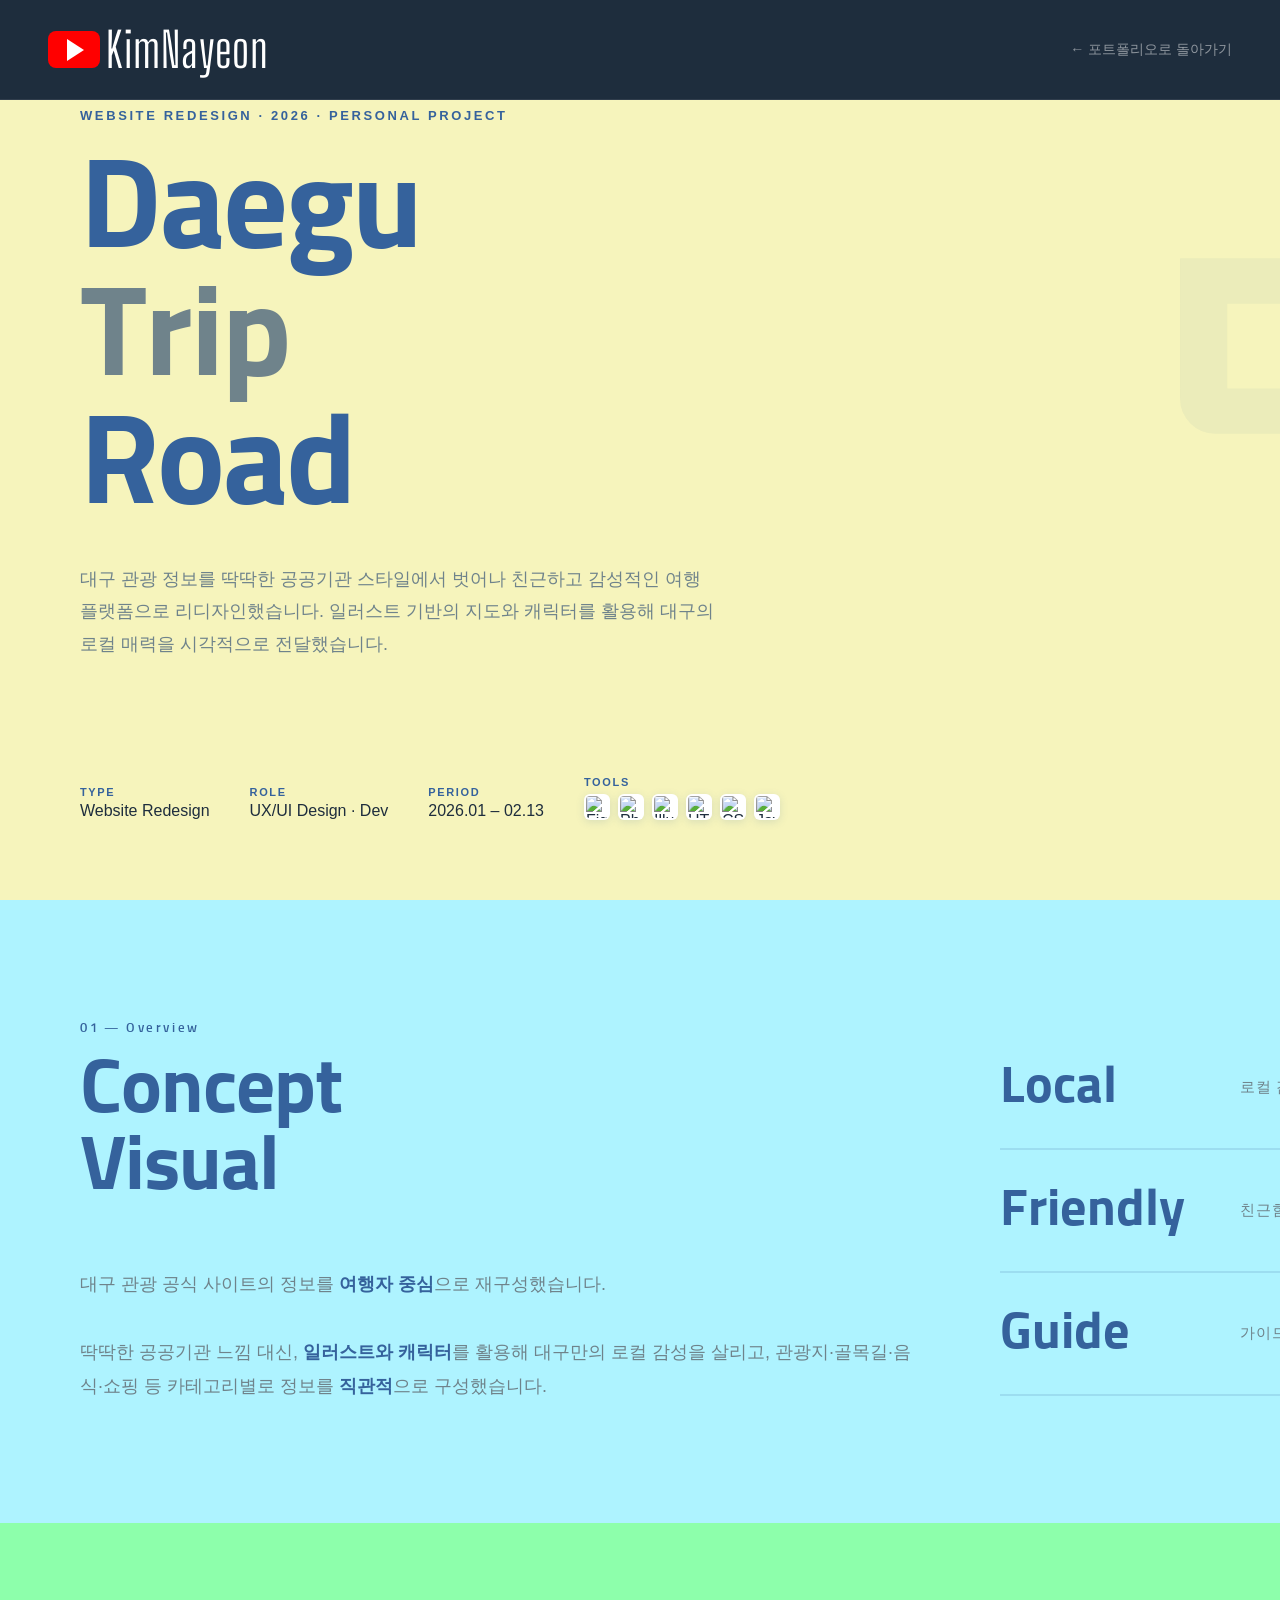
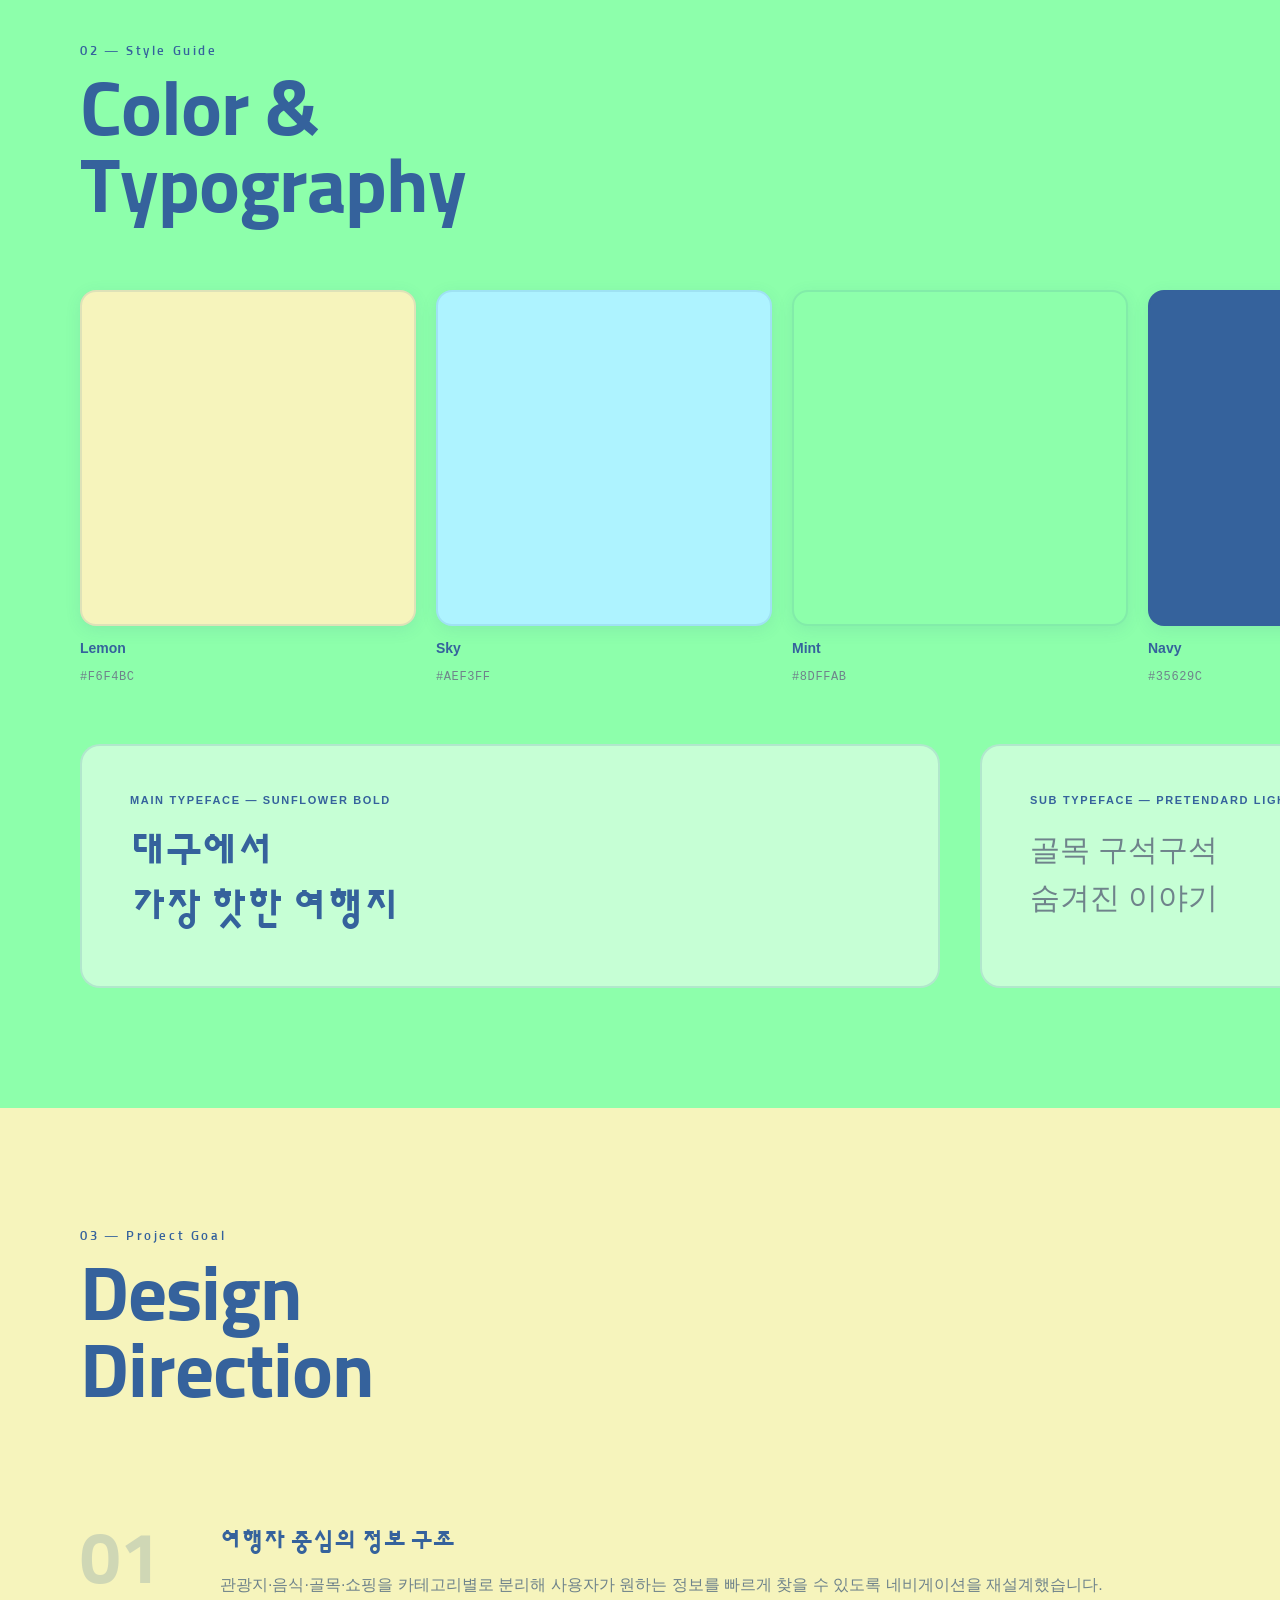
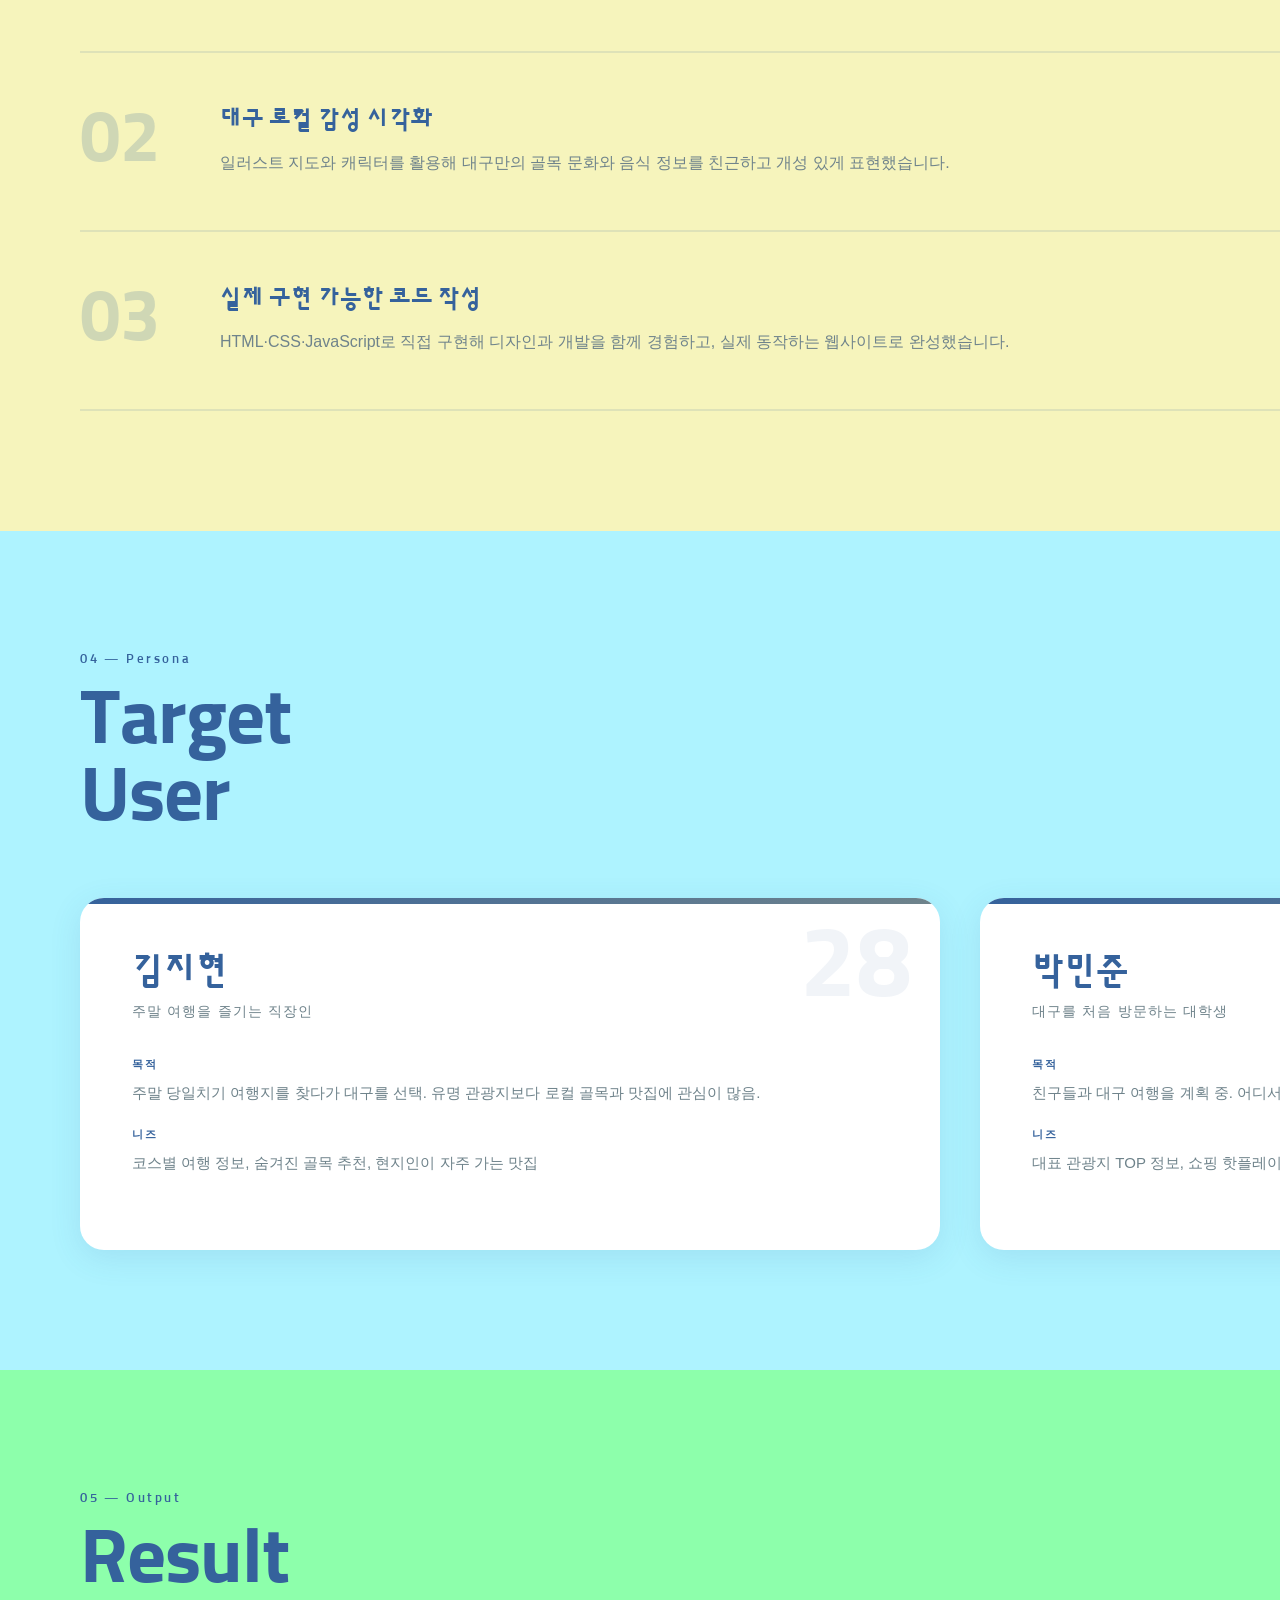
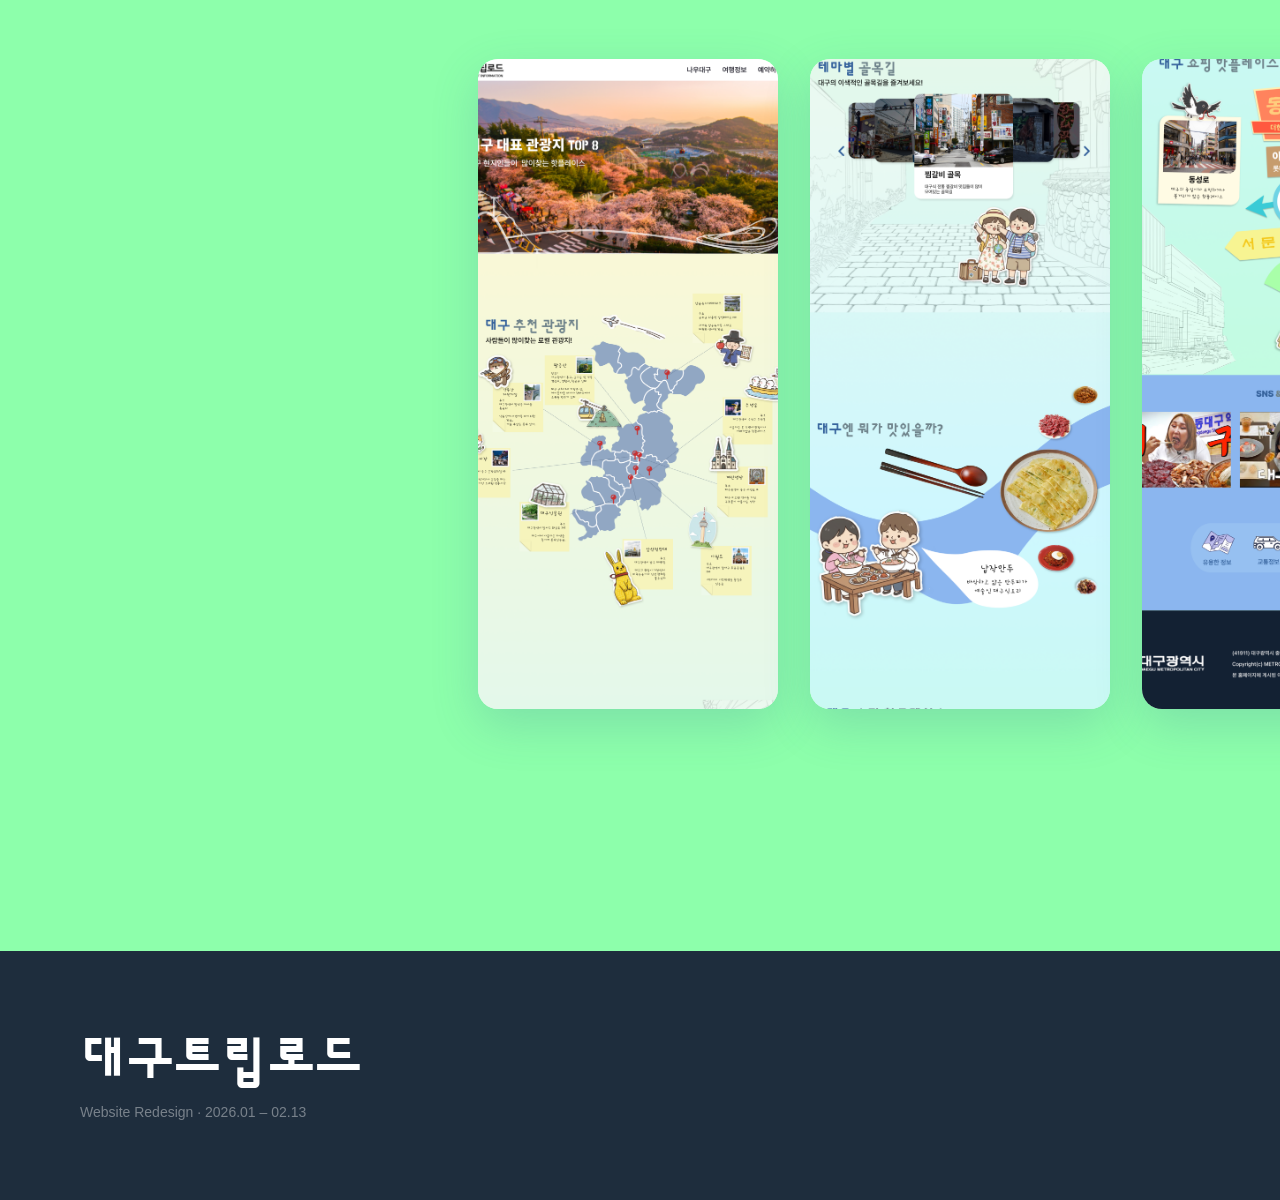
==== detail-1.html @ 1e19d133 "design: 서비스 페이지 추가" ====
<!doctype html>
<html lang="ko">
  <head>
    <meta charset="UTF-8" />
    <meta name="viewport" content="width=1920, height=1080" />
    <title>대구트립로드 — Kim Na Yeon</title>
    <link
      href="https://fonts.googleapis.com/css2?family=Sunflower:wght@300;500;700&family=Big+Shoulders+Display:wght@700;900&display=swap"
      rel="stylesheet"
    />
    <link
      href="https://cdn.jsdelivr.net/gh/orioncactus/pretendard/dist/web/static/pretendard.css"
      rel="stylesheet"
    />
    <style>
      :root {
        --lemon: #f6f4bc;
        --sky: #aef3ff;
        --mint: #8dffab;
        --navy: #35629c;
        --slate: #6f838b;
        --dark: #1e2d3d;
        --white: #ffffff;
        --red: #ff0000;
        --text: #1e2d3d;
        --text-sub: #6f838b;
        --border: rgba(53, 98, 156, 0.15);
      }

      * {
        margin: 0;
        padding: 0;
        box-sizing: border-box;
      }
      body {
        background: var(--lemon);
        color: var(--text);
        font-family: "Pretendard", sans-serif;
        overflow-x: hidden;
        min-width: 1920px;
        min-height: 1080px;
      }

      /* NAV */
      #yt-nav {
        position: fixed;
        top: 0;
        left: 0;
        right: 0;
        height: 100px;
        background: var(--dark);
        border-bottom: 1px solid rgba(255, 255, 255, 0.08);
        display: flex;
        align-items: center;
        padding: 0 48px;
        gap: 24px;
        z-index: 100;
      }
      .yt-logo {
        display: flex;
        align-items: center;
        gap: 6px;
        text-decoration: none;
      }
      .yt-logo-icon {
        width: 52px;
        height: 37px;
        background: var(--red);
        border-radius: 8px;
        display: flex;
        align-items: center;
        justify-content: center;
      }
      .yt-logo-icon::after {
        content: "";
        border-left: 17px solid white;
        border-top: 11px solid transparent;
        border-bottom: 11px solid transparent;
        margin-left: 3px;
      }
      .yt-logo-text {
        color: var(--white);
        font-family: "Big Shoulders Display", sans-serif;
        font-size: 48px;
        letter-spacing: 1px;
      }
      .back-btn {
        margin-left: auto;
        color: rgba(255, 255, 255, 0.5);
        text-decoration: none;
        font-size: 14px;
        transition: color 0.2s;
      }
      .back-btn:hover {
        color: var(--white);
      }

      /* HERO — 레몬 배경 */
      #detail-hero {
        padding-top: 100px;
        min-height: 100vh;
        background: var(--lemon);
        display: flex;
        flex-direction: column;
        justify-content: flex-end;
        padding-bottom: 80px;
        padding-left: 80px;
        padding-right: 80px;
        position: relative;
        overflow: hidden;
      }
      #detail-hero::before {
        content: "대구";
        position: absolute;
        top: 50%;
        right: 60px;
        transform: translateY(-50%);
        font-size: 400px;
        color: rgba(53, 98, 156, 0.06);
        font-family: "Sunflower", sans-serif;
        font-weight: 700;
        line-height: 1;
        pointer-events: none;
      }

      .hero-tag {
        font-size: 13px;
        color: var(--navy);
        letter-spacing: 0.2em;
        text-transform: uppercase;
        margin-bottom: 24px;
        font-weight: 600;
      }
      .hero-title {
        font-family: "Sunflower", sans-serif;
        font-size: clamp(72px, 10vw, 130px);
        font-weight: 700;
        line-height: 1;
        color: var(--navy);
        letter-spacing: -2px;
        margin-bottom: 32px;
      }
      .hero-title span {
        color: var(--slate);
      }
      .hero-desc {
        font-size: 18px;
        color: var(--text-sub);
        max-width: 640px;
        line-height: 1.8;
        margin-bottom: 48px;
      }

      .hero-meta {
        display: flex;
        gap: 40px;
        flex-wrap: wrap;
        align-items: flex-end;
      }
      .hero-meta-item {
        display: flex;
        flex-direction: column;
        gap: 4px;
      }
      .hero-meta-label {
        font-size: 11px;
        color: var(--navy);
        letter-spacing: 0.15em;
        text-transform: uppercase;
        font-weight: 600;
      }
      .hero-meta-value {
        font-size: 16px;
        color: var(--text);
        font-weight: 500;
      }
      .tool-icons {
        display: flex;
        align-items: center;
        gap: 8px;
        margin-top: 2px;
      }
      .tool-icons img {
        width: 26px;
        height: 26px;
        background: #fff;
        border-radius: 6px;
        padding: 2px;
        box-shadow: 0 2px 8px rgba(53, 98, 156, 0.15);
      }

      .hero-link-btn {
        display: inline-block;
        padding: 14px 32px;
        width: 190px;
        text-align: center;
        background: var(--navy);
        color: var(--white);
        text-decoration: none;
        font-weight: 700;
        font-size: 14px;
        letter-spacing: 0.06em;
        border-radius: 40px;
        border: 2px solid var(--navy);
        transition: all 0.2s;
        white-space: nowrap;
        box-sizing: border-box;
      }
      .hero-link-btn.outline {
        background: transparent;
        color: var(--navy);
      }
      .hero-link-btn:hover {
        background: var(--dark);
        border-color: var(--dark);
        color: var(--white);
        transform: translateY(-2px);
      }

      /* SECTIONS */
      .section {
        padding: 120px 80px;
      }

      /* 섹션 배경 색상 순환 */
      .bg-lemon {
        background: var(--lemon);
      }
      .bg-sky {
        background: var(--sky);
      }
      .bg-mint {
        background: var(--mint);
      }
      .bg-dark {
        background: var(--dark);
      }
      .bg-white {
        background: var(--white);
      }

      /* 섹션 구분선 */
      .section + .section {
        border-top: none;
      }

      .section-num {
        font-family: "Sunflower", sans-serif;
        font-size: 13px;
        color: var(--navy);
        letter-spacing: 0.2em;
        margin-bottom: 16px;
        font-weight: 500;
      }
      .section-title {
        font-family: "Sunflower", sans-serif;
        font-size: clamp(40px, 6vw, 80px);
        font-weight: 700;
        color: var(--navy);
        line-height: 1;
        letter-spacing: -1px;
        margin-bottom: 60px;
      }

      /* OVERVIEW */
      #overview {
        display: grid;
        grid-template-columns: 1fr 1fr;
        gap: 80px;
        align-items: center;
      }
      .overview-text p {
        font-size: 18px;
        color: var(--text-sub);
        line-height: 1.9;
      }
      .overview-text p strong {
        color: var(--navy);
        font-weight: 600;
      }
      .overview-keywords {
        display: flex;
        flex-direction: column;
      }
      .keyword-item {
        display: flex;
        align-items: center;
        gap: 20px;
        padding: 28px 0;
        border-bottom: 2px solid rgba(53, 98, 156, 0.15);
      }
      .keyword-en {
        font-family: "Sunflower", sans-serif;
        font-size: 52px;
        font-weight: 700;
        color: var(--navy);
        width: 220px;
        flex-shrink: 0;
      }
      .keyword-kr {
        font-size: 15px;
        color: var(--text-sub);
        letter-spacing: 0.05em;
      }

      /* STYLE GUIDE */
      .color-grid {
        display: grid;
        grid-template-columns: repeat(5, 1fr);
        gap: 20px;
        margin-bottom: 60px;
      }
      .color-chip {
        display: flex;
        flex-direction: column;
        gap: 14px;
      }
      .color-swatch {
        width: 100%;
        aspect-ratio: 1;
        border-radius: 16px;
        border: 2px solid rgba(53, 98, 156, 0.12);
        box-shadow: 0 4px 16px rgba(53, 98, 156, 0.1);
      }
      .color-hex {
        font-size: 12px;
        color: var(--slate);
        font-family: monospace;
        letter-spacing: 0.05em;
      }
      .color-name {
        font-size: 14px;
        color: var(--navy);
        font-weight: 600;
      }

      .font-showcase {
        display: grid;
        grid-template-columns: 1fr 1fr;
        gap: 40px;
      }
      .font-item {
        padding: 48px;
        border: 2px solid rgba(53, 98, 156, 0.15);
        border-radius: 20px;
        background: rgba(255, 255, 255, 0.5);
      }
      .font-label {
        font-size: 11px;
        color: var(--navy);
        letter-spacing: 0.15em;
        margin-bottom: 20px;
        font-weight: 600;
        text-transform: uppercase;
      }
      .font-sample-sun {
        font-family: "Sunflower", sans-serif;
        font-size: 40px;
        font-weight: 700;
        color: var(--navy);
        line-height: 1.4;
      }
      .font-sample-pre {
        font-family: "Pretendard", sans-serif;
        font-size: 30px;
        font-weight: 300;
        color: var(--slate);
        line-height: 1.6;
      }

      /* GOAL */
      .goal-list {
        display: flex;
        flex-direction: column;
      }
      .goal-item {
        display: grid;
        grid-template-columns: 100px 1fr;
        gap: 40px;
        padding: 52px 0;
        border-bottom: 2px solid rgba(53, 98, 156, 0.12);
        align-items: start;
      }
      .goal-num {
        font-family: "Sunflower", sans-serif;
        font-size: 72px;
        font-weight: 700;
        color: rgba(53, 98, 156, 0.2);
        line-height: 1;
      }
      .goal-content h3 {
        font-size: 24px;
        color: var(--navy);
        font-weight: 600;
        margin-bottom: 14px;
        font-family: "Sunflower", sans-serif;
      }
      .goal-content p {
        font-size: 16px;
        color: var(--text-sub);
        line-height: 1.8;
      }

      /* PERSONA */
      .persona-grid {
        display: grid;
        grid-template-columns: 1fr 1fr;
        gap: 40px;
      }
      .persona-card {
        padding: 52px;
        border-radius: 24px;
        background: var(--white);
        position: relative;
        overflow: hidden;
        box-shadow: 0 8px 32px rgba(53, 98, 156, 0.12);
      }
      .persona-card::before {
        content: "";
        position: absolute;
        top: 0;
        left: 0;
        right: 0;
        height: 6px;
        background: linear-gradient(90deg, var(--navy), var(--slate));
      }
      .persona-age {
        font-family: "Sunflower", sans-serif;
        font-size: 100px;
        font-weight: 700;
        color: rgba(53, 98, 156, 0.07);
        position: absolute;
        top: 20px;
        right: 28px;
        line-height: 1;
      }
      .persona-name {
        font-family: "Sunflower", sans-serif;
        font-size: 36px;
        font-weight: 700;
        color: var(--navy);
        margin-bottom: 8px;
      }
      .persona-role {
        font-size: 14px;
        color: var(--slate);
        letter-spacing: 0.08em;
        margin-bottom: 36px;
      }
      .persona-section {
        margin-bottom: 22px;
      }
      .persona-label {
        font-size: 11px;
        color: var(--navy);
        letter-spacing: 0.15em;
        text-transform: uppercase;
        margin-bottom: 8px;
        font-weight: 600;
      }
      .persona-text {
        font-size: 15px;
        color: var(--text-sub);
        line-height: 1.7;
      }

      /* OUTPUT */
      .output-grid {
        display: flex;
        gap: 32px;
        justify-content: center;
        flex-wrap: wrap;
      }
      .output-img {
        border-radius: 20px;
        overflow: hidden;
        width: 300px;
        height: 650px;
        box-shadow: 0 16px 48px rgba(53, 98, 156, 0.2);
        background: rgba(255, 255, 255, 0.6);
      }
      .output-img img {
        width: 100%;
        height: 100%;
        object-fit: cover;
      }

      .output-link-btn {
        display: inline-block;
        padding: 20px 64px;
        background: var(--navy);
        color: var(--white);
        text-decoration: none;
        font-weight: 700;
        font-size: 17px;
        letter-spacing: 0.08em;
        border-radius: 50px;
        transition: all 0.2s;
        box-shadow: 0 6px 24px rgba(53, 98, 156, 0.35);
        font-family: "Sunflower", sans-serif;
      }
      .output-link-btn:hover {
        background: var(--dark);
        transform: translateY(-3px);
        box-shadow: 0 10px 32px rgba(53, 98, 156, 0.4);
      }

      /* FOOTER */
      #detail-footer {
        padding: 80px;
        background: var(--dark);
        display: flex;
        justify-content: space-between;
        align-items: center;
      }
      .footer-left h2 {
        font-family: "Sunflower", sans-serif;
        font-size: 52px;
        color: var(--white);
        font-weight: 700;
        margin-bottom: 8px;
      }
      .footer-left p {
        font-size: 14px;
        color: rgba(255, 255, 255, 0.4);
      }
      .footer-right a {
        display: inline-block;
        padding: 16px 40px;
        background: var(--lemon);
        color: var(--dark);
        text-decoration: none;
        font-weight: 700;
        font-size: 15px;
        letter-spacing: 0.08em;
        border-radius: 40px;
        transition: all 0.2s;
        font-family: "Sunflower", sans-serif;
      }
      .footer-right a:hover {
        background: var(--mint);
        transform: translateY(-2px);
      }

      /* ANIMATE */
      .fade-up {
        opacity: 0;
        transform: translateY(40px);
        transition:
          opacity 0.7s ease,
          transform 0.7s ease;
      }
      .fade-up.visible {
        opacity: 1;
        transform: translateY(0);
      }
    </style>
  </head>
  <body>
    <nav id="yt-nav">
      <a href="index.html" class="yt-logo">
        <div class="yt-logo-icon"></div>
        <span class="yt-logo-text">KimNayeon</span>
      </a>
      <a href="index.html" class="back-btn">← 포트폴리오로 돌아가기</a>
    </nav>

    <!-- HERO — 레몬 -->
    <section id="detail-hero">
      <div class="hero-tag fade-up">
        Website Redesign · 2026 · Personal Project
      </div>
      <h1 class="hero-title fade-up">Daegu<br /><span>Trip</span><br />Road</h1>
      <p class="hero-desc fade-up">
        대구 관광 정보를 딱딱한 공공기관 스타일에서 벗어나 친근하고 감성적인
        여행 플랫폼으로 리디자인했습니다. 일러스트 기반의 지도와 캐릭터를 활용해
        대구의 로컬 매력을 시각적으로 전달했습니다.
      </p>
      <div class="hero-meta fade-up">
        <div class="hero-meta-item">
          <span class="hero-meta-label">Type</span>
          <span class="hero-meta-value">Website Redesign</span>
        </div>
        <div class="hero-meta-item">
          <span class="hero-meta-label">Role</span>
          <span class="hero-meta-value">UX/UI Design · Dev</span>
        </div>
        <div class="hero-meta-item">
          <span class="hero-meta-label">Period</span>
          <span class="hero-meta-value">2026.01 – 02.13</span>
        </div>
        <div class="hero-meta-item">
          <span class="hero-meta-label">Tools</span>
          <div class="tool-icons">
            <img
              src="https://cdn.jsdelivr.net/gh/devicons/devicon/icons/figma/figma-original.svg"
              title="Figma"
              alt="Figma"
            />
            <img
              src="https://cdn.jsdelivr.net/gh/devicons/devicon/icons/photoshop/photoshop-original.svg"
              title="Photoshop"
              alt="Photoshop"
            />
            <img
              src="https://cdn.jsdelivr.net/gh/devicons/devicon/icons/illustrator/illustrator-original.svg"
              title="Illustrator"
              alt="Illustrator"
            />
            <img
              src="https://cdn.jsdelivr.net/gh/devicons/devicon/icons/html5/html5-original.svg"
              title="HTML"
              alt="HTML"
            />
            <img
              src="https://cdn.jsdelivr.net/gh/devicons/devicon/icons/css3/css3-original.svg"
              title="CSS"
              alt="CSS"
            />
            <img
              src="https://cdn.jsdelivr.net/gh/devicons/devicon/icons/javascript/javascript-original.svg"
              title="JavaScript"
              alt="JavaScript"
            />
          </div>
        </div>
        <div
          class="hero-meta-item"
          style="
            margin-left: auto;
            display: flex;
            gap: 12px;
            align-items: center;
          "
        >
          <a
            href="https://tour.daegu.go.kr/"
            target="_blank"
            class="hero-link-btn outline"
            >🌐 원본 사이트</a
          >
          <a
            href="https://kny45112003-hue.github.io/redesign-project/"
            target="_blank"
            class="hero-link-btn"
            >🔗 리디자인 바로가기</a
          >
        </div>
      </div>
    </section>

    <!-- OVERVIEW — 하늘색 -->
    <section class="section bg-sky" id="overview">
      <div class="overview-text fade-up">
        <div class="section-num">01 — Overview</div>
        <h2 class="section-title">Concept<br />Visual</h2>
        <p>
          대구 관광 공식 사이트의 정보를 <strong>여행자 중심</strong>으로
          재구성했습니다.<br /><br />딱딱한 공공기관 느낌 대신,
          <strong>일러스트와 캐릭터</strong>를 활용해 대구만의 로컬 감성을
          살리고, 관광지·골목길·음식·쇼핑 등 카테고리별로 정보를
          <strong>직관적</strong>으로 구성했습니다.
        </p>
      </div>
      <div class="overview-keywords fade-up">
        <div class="keyword-item">
          <span class="keyword-en">Local</span
          ><span class="keyword-kr">로컬 감성 — 대구만의 골목과 문화</span>
        </div>
        <div class="keyword-item">
          <span class="keyword-en">Friendly</span
          ><span class="keyword-kr">친근함 — 일러스트 기반 UI</span>
        </div>
        <div class="keyword-item">
          <span class="keyword-en">Guide</span
          ><span class="keyword-kr">가이드 — 여행자 중심 정보 설계</span>
        </div>
      </div>
    </section>

    <!-- STYLE GUIDE — 민트 -->
    <section class="section bg-mint" id="styleguide">
      <div class="section-num fade-up">02 — Style Guide</div>
      <h2 class="section-title fade-up">Color &<br />Typography</h2>
      <div class="color-grid fade-up">
        <div class="color-chip">
          <div class="color-swatch" style="background: #f6f4bc"></div>
          <div class="color-name">Lemon</div>
          <div class="color-hex">#F6F4BC</div>
        </div>
        <div class="color-chip">
          <div class="color-swatch" style="background: #aef3ff"></div>
          <div class="color-name">Sky</div>
          <div class="color-hex">#AEF3FF</div>
        </div>
        <div class="color-chip">
          <div class="color-swatch" style="background: #8dffab"></div>
          <div class="color-name">Mint</div>
          <div class="color-hex">#8DFFAB</div>
        </div>
        <div class="color-chip">
          <div class="color-swatch" style="background: #35629c"></div>
          <div class="color-name">Navy</div>
          <div class="color-hex">#35629C</div>
        </div>
        <div class="color-chip">
          <div class="color-swatch" style="background: #6f838b"></div>
          <div class="color-name">Slate</div>
          <div class="color-hex">#6F838B</div>
        </div>
      </div>
      <div class="font-showcase fade-up">
        <div class="font-item">
          <div class="font-label">Main Typeface — Sunflower Bold</div>
          <div class="font-sample-sun">대구에서<br />가장 핫한 여행지</div>
        </div>
        <div class="font-item">
          <div class="font-label">Sub Typeface — Pretendard Light</div>
          <div class="font-sample-pre">골목 구석구석<br />숨겨진 이야기</div>
        </div>
      </div>
    </section>

    <!-- GOAL — 레몬 -->
    <section class="section bg-lemon" id="goal">
      <div class="section-num fade-up">03 — Project Goal</div>
      <h2 class="section-title fade-up">Design<br />Direction</h2>
      <div class="goal-list">
        <div class="goal-item fade-up">
          <div class="goal-num">01</div>
          <div class="goal-content">
            <h3>여행자 중심의 정보 구조</h3>
            <p>
              관광지·음식·골목·쇼핑을 카테고리별로 분리해 사용자가 원하는 정보를
              빠르게 찾을 수 있도록 네비게이션을 재설계했습니다.
            </p>
          </div>
        </div>
        <div class="goal-item fade-up">
          <div class="goal-num">02</div>
          <div class="goal-content">
            <h3>대구 로컬 감성 시각화</h3>
            <p>
              일러스트 지도와 캐릭터를 활용해 대구만의 골목 문화와 음식 정보를
              친근하고 개성 있게 표현했습니다.
            </p>
          </div>
        </div>
        <div class="goal-item fade-up">
          <div class="goal-num">03</div>
          <div class="goal-content">
            <h3>실제 구현 가능한 코드 작성</h3>
            <p>
              HTML·CSS·JavaScript로 직접 구현해 디자인과 개발을 함께 경험하고,
              실제 동작하는 웹사이트로 완성했습니다.
            </p>
          </div>
        </div>
      </div>
    </section>

    <!-- PERSONA — 하늘색 -->
    <section class="section bg-sky" id="persona">
      <div class="section-num fade-up">04 — Persona</div>
      <h2 class="section-title fade-up">Target<br />User</h2>
      <div class="persona-grid fade-up">
        <div class="persona-card">
          <div class="persona-age">28</div>
          <div class="persona-name">김지현</div>
          <div class="persona-role">주말 여행을 즐기는 직장인</div>
          <div class="persona-section">
            <div class="persona-label">목적</div>
            <div class="persona-text">
              주말 당일치기 여행지를 찾다가 대구를 선택. 유명 관광지보다 로컬
              골목과 맛집에 관심이 많음.
            </div>
          </div>
          <div class="persona-section">
            <div class="persona-label">니즈</div>
            <div class="persona-text">
              코스별 여행 정보, 숨겨진 골목 추천, 현지인이 자주 가는 맛집
            </div>
          </div>
        </div>
        <div class="persona-card">
          <div class="persona-age">22</div>
          <div class="persona-name">박민준</div>
          <div class="persona-role">대구를 처음 방문하는 대학생</div>
          <div class="persona-section">
            <div class="persona-label">목적</div>
            <div class="persona-text">
              친구들과 대구 여행을 계획 중. 어디서 뭘 먹고 어디를 가야 할지
              모르는 상태에서 정보 탐색.
            </div>
          </div>
          <div class="persona-section">
            <div class="persona-label">니즈</div>
            <div class="persona-text">
              대표 관광지 TOP 정보, 쇼핑 핫플레이스, 교통 정보
            </div>
          </div>
        </div>
      </div>
    </section>

    <!-- OUTPUT — 민트 -->
    <section class="section bg-mint" id="output">
      <div class="section-num fade-up">05 — Output</div>
      <h2 class="section-title fade-up">Result</h2>
      <div class="output-grid fade-up">
        <div class="output-img">
          <img src="assets/image/slide1-1.png" alt="결과물 1" />
        </div>
        <div class="output-img">
          <img src="assets/image/slide1-2.png" alt="결과물 2" />
        </div>
        <div class="output-img">
          <img src="assets/image/slide1-3.png" alt="결과물 3" />
        </div>
      </div>
      <div class="fade-up" style="margin-top: 60px; text-align: center">
        <a
          href="https://kny45112003-hue.github.io/redesign-project/"
          target="_blank"
          class="output-link-btn"
          >🔗 프로젝트 바로가기</a
        >
      </div>
    </section>

    <!-- FOOTER — 다크 -->
    <footer id="detail-footer">
      <div class="footer-left">
        <h2>대구트립로드</h2>
        <p>Website Redesign · 2026.01 – 02.13</p>
      </div>
      <div class="footer-right">
        <a href="index.html">← 포트폴리오로</a>
      </div>
    </footer>

    <script>
      (function () {
        const overlay = document.createElement("div");
        overlay.style.cssText =
          "position:fixed;inset:0;background:#1e2d3d;z-index:9999;transform:translateY(0%);transition:transform 0.55s cubic-bezier(0.76,0,0.24,1);pointer-events:none;";
        document.body.appendChild(overlay);
        requestAnimationFrame(() => {
          requestAnimationFrame(() => {
            overlay.style.transform = "translateY(-100%)";
            setTimeout(() => overlay.remove(), 600);
          });
        });
        document
          .querySelectorAll("a.back-btn, a[href='index.html']")
          .forEach((a) => {
            a.addEventListener("click", (e) => {
              e.preventDefault();
              const url = a.href;
              const exit = document.createElement("div");
              exit.style.cssText =
                "position:fixed;inset:0;background:#1e2d3d;z-index:9999;transform:translateY(100%);transition:transform 0.55s cubic-bezier(0.76,0,0.24,1);pointer-events:all;";
              document.body.appendChild(exit);
              requestAnimationFrame(() => {
                requestAnimationFrame(() => {
                  exit.style.transform = "translateY(0%)";
                  setTimeout(() => {
                    window.location.href = url;
                  }, 580);
                });
              });
            });
          });
      })();

      const observer = new IntersectionObserver(
        (entries) => {
          entries.forEach((e) => {
            if (e.isIntersecting) e.target.classList.add("visible");
          });
        },
        { threshold: 0.1 },
      );
      document
        .querySelectorAll(".fade-up")
        .forEach((el) => observer.observe(el));
    </script>
  </body>
</html>
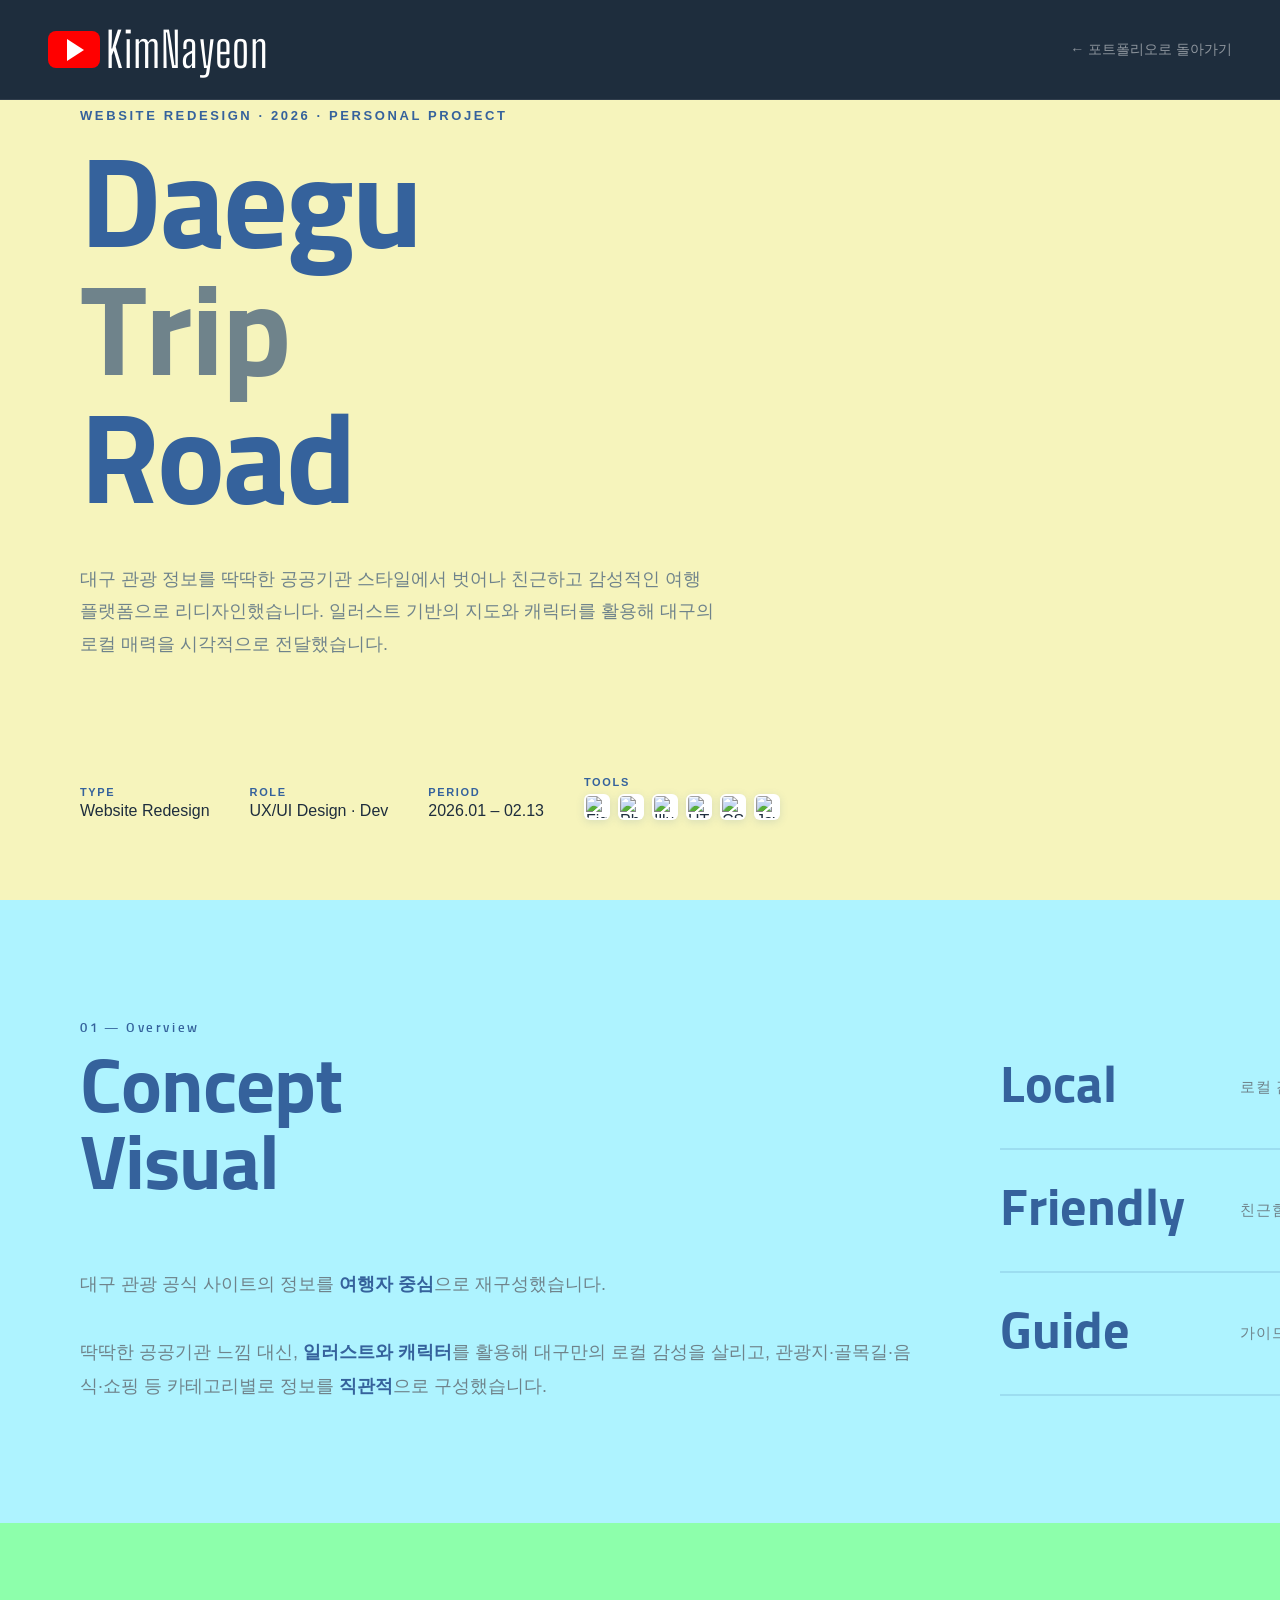
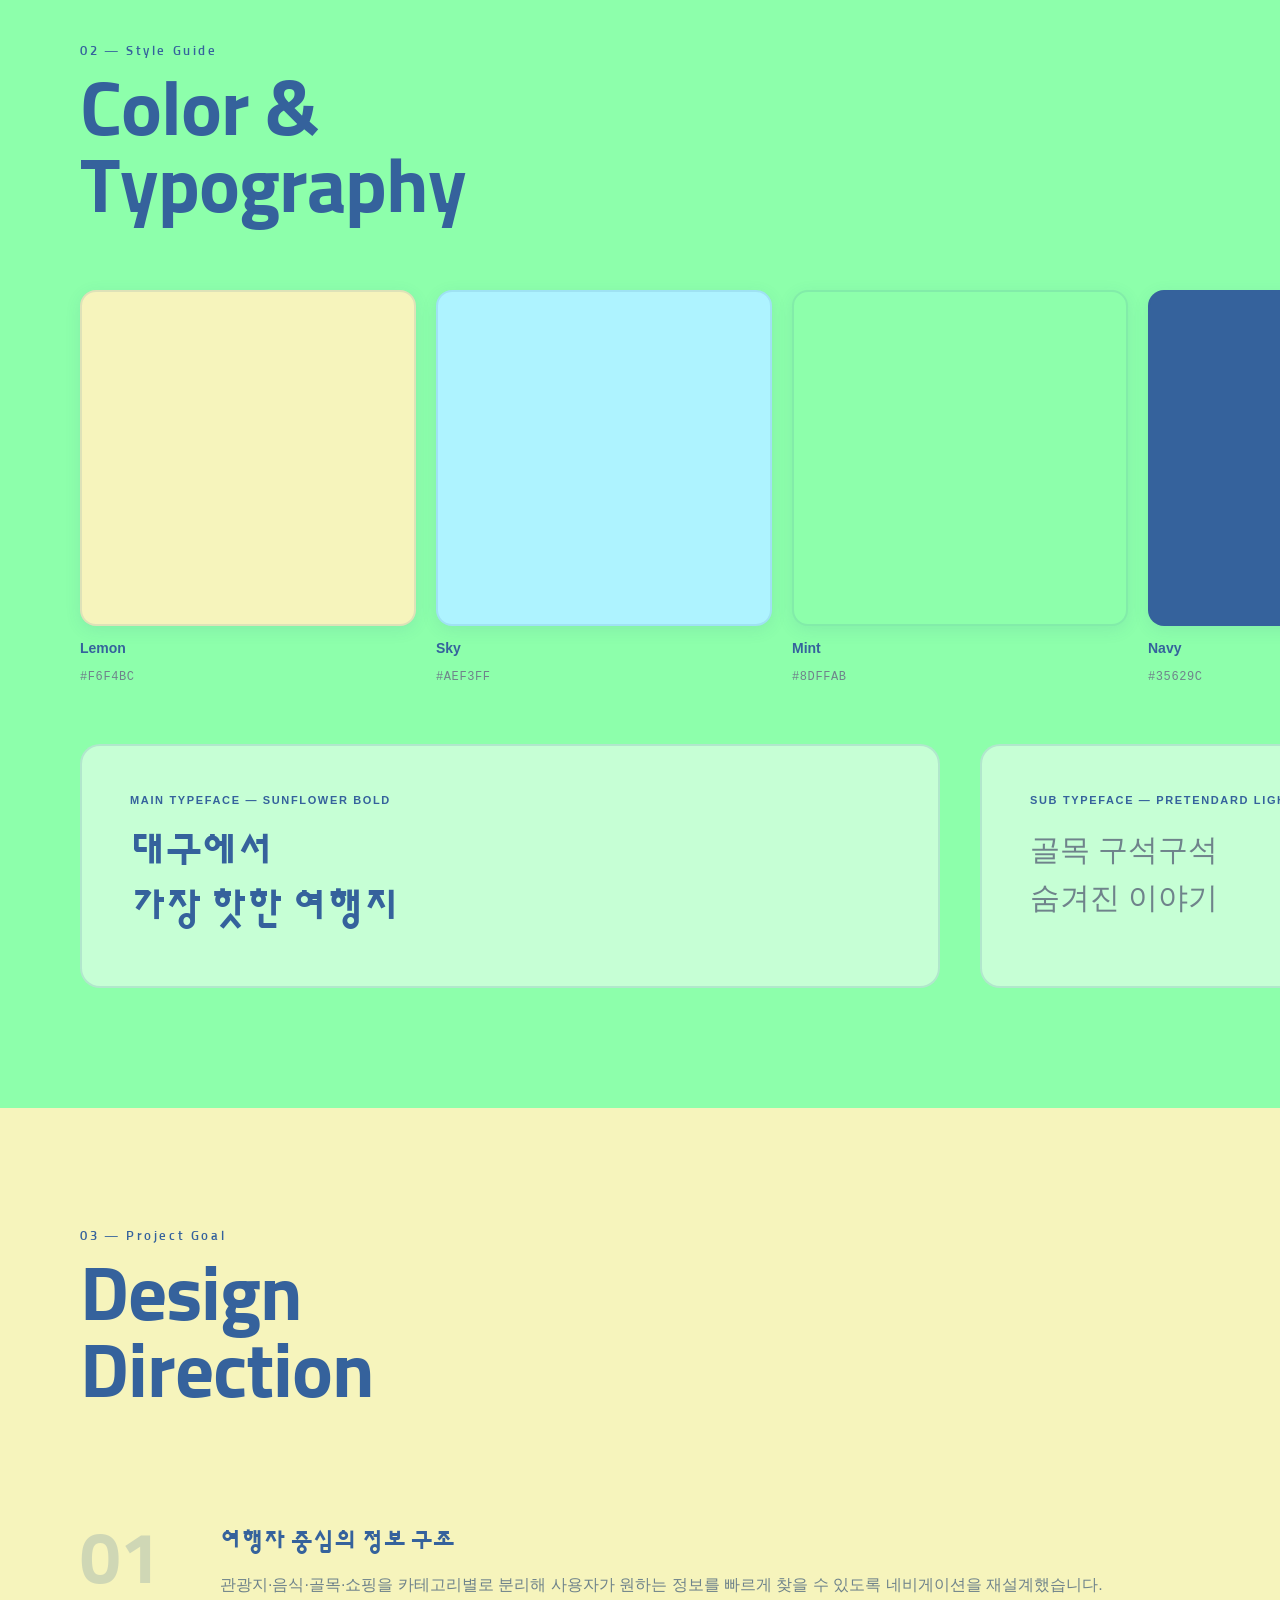
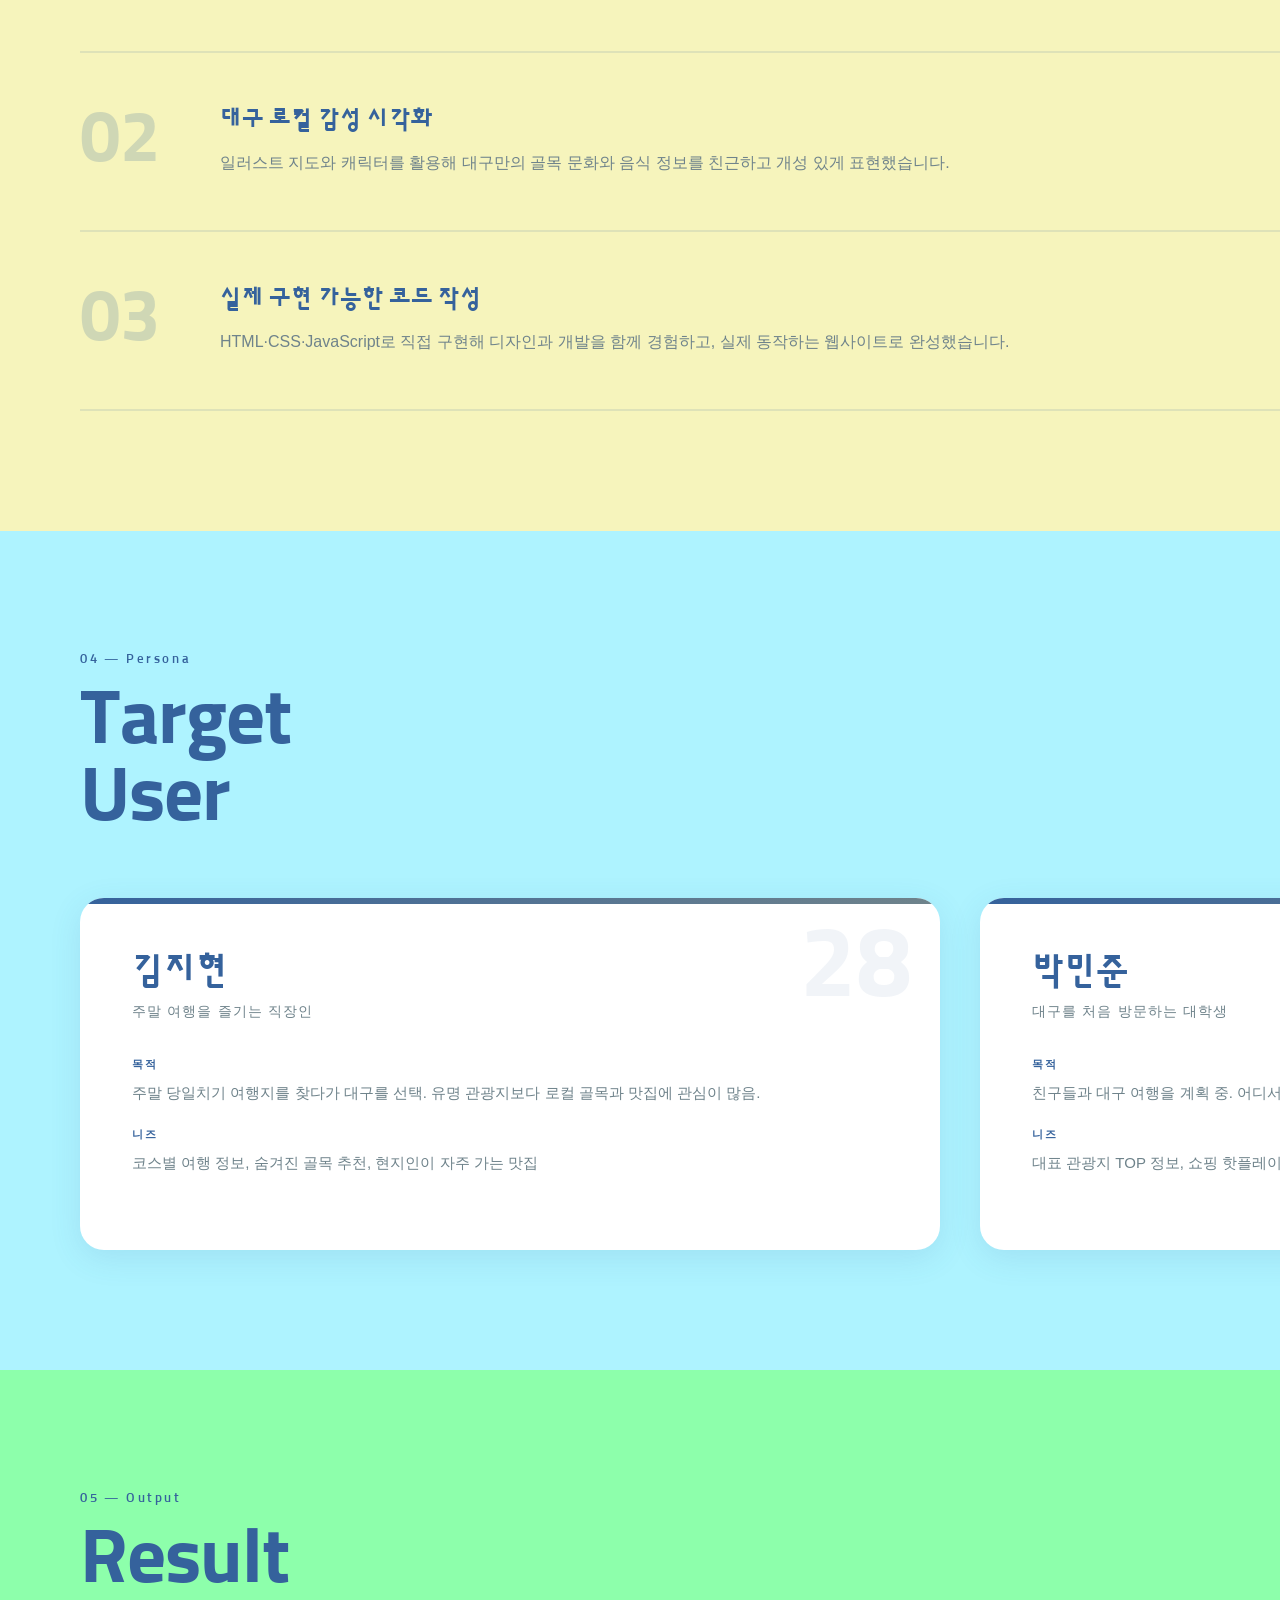
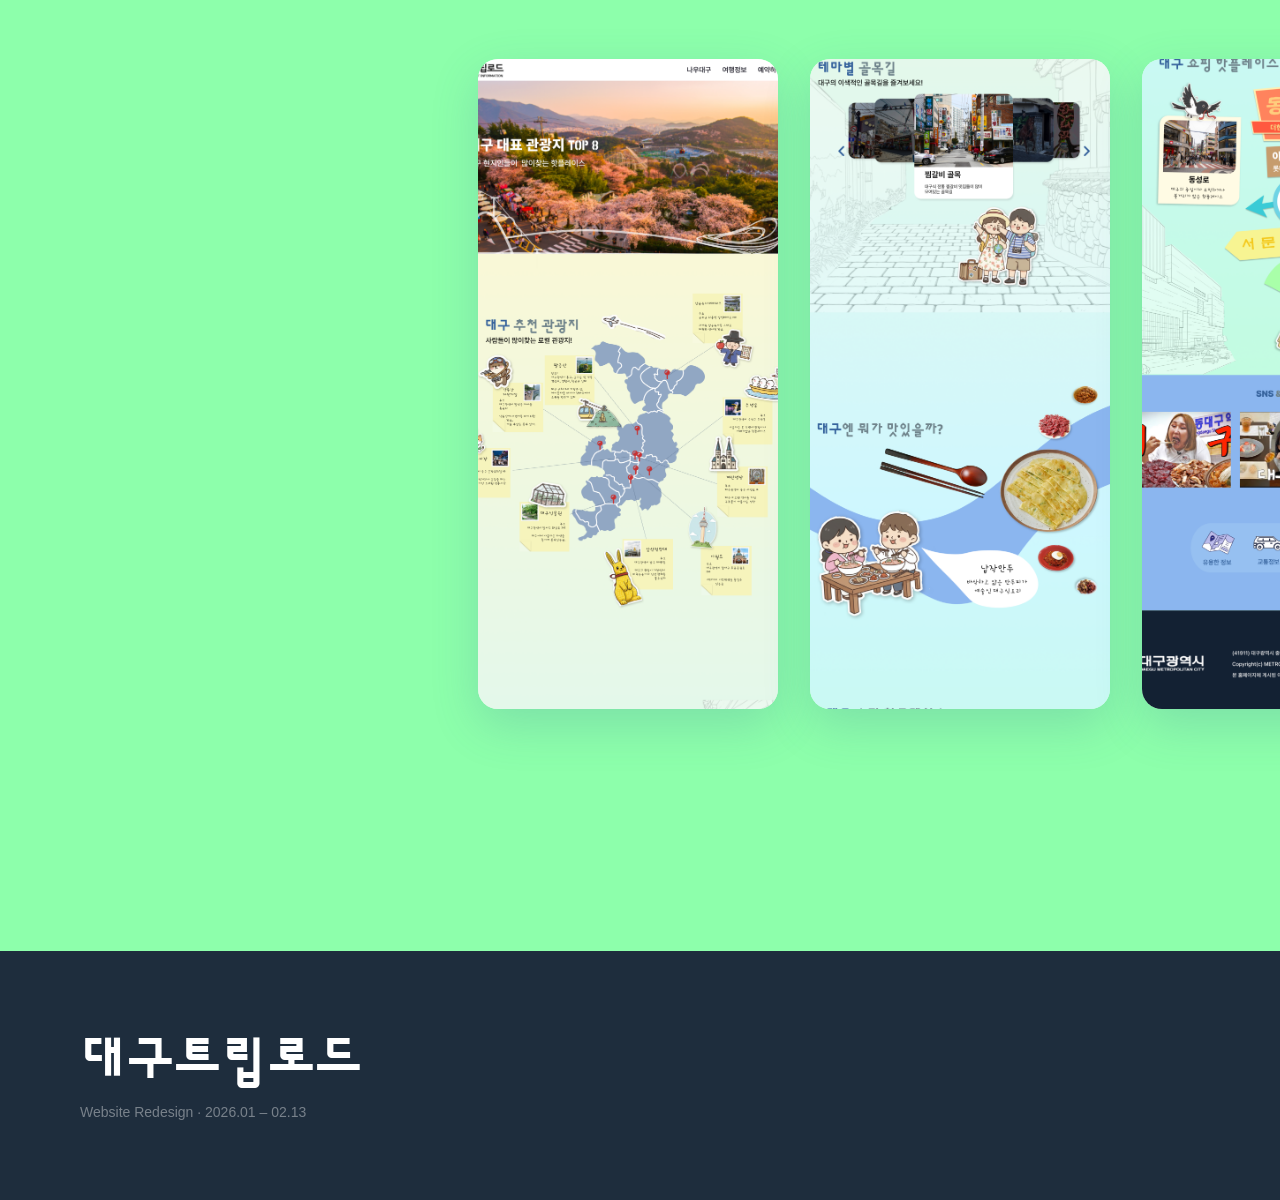
==== commit 0db9db51: "design: 상세페이지 내용추가" ====
--- a/detail-1.html
+++ b/detail-1.html
@@ -110,16 +110,15 @@
         overflow: hidden;
       }
       #detail-hero::before {
-        content: "대구";
+        content: "";
         position: absolute;
         top: 50%;
         right: 60px;
         transform: translateY(-50%);
-        font-size: 400px;
-        color: rgba(53, 98, 156, 0.06);
-        font-family: "Sunflower", sans-serif;
-        font-weight: 700;
-        line-height: 1;
+        width: 560px;
+        height: 560px;
+        background: url("assets/image/mainicon2.png") center/contain no-repeat;
+        opacity: 0.12;
         pointer-events: none;
       }
 
@@ -562,7 +561,9 @@
         <div class="yt-logo-icon"></div>
         <span class="yt-logo-text">KimNayeon</span>
       </a>
-      <a href="index.html" class="back-btn">← 포트폴리오로 돌아가기</a>
+      <a href="index.html#section-service" class="back-btn"
+        >← 포트폴리오로 돌아가기</a
+      >
     </nav>
 
     <!-- HERO — 레몬 -->
@@ -835,7 +836,7 @@
         <p>Website Redesign · 2026.01 – 02.13</p>
       </div>
       <div class="footer-right">
-        <a href="index.html">← 포트폴리오로</a>
+        <a href="index.html#section-service">← 포트폴리오로</a>
       </div>
     </footer>
 
@@ -852,7 +853,7 @@
           });
         });
         document
-          .querySelectorAll("a.back-btn, a[href='index.html']")
+          .querySelectorAll("a.back-btn, a[href='index.html#section-service']")
           .forEach((a) => {
             a.addEventListener("click", (e) => {
               e.preventDefault();
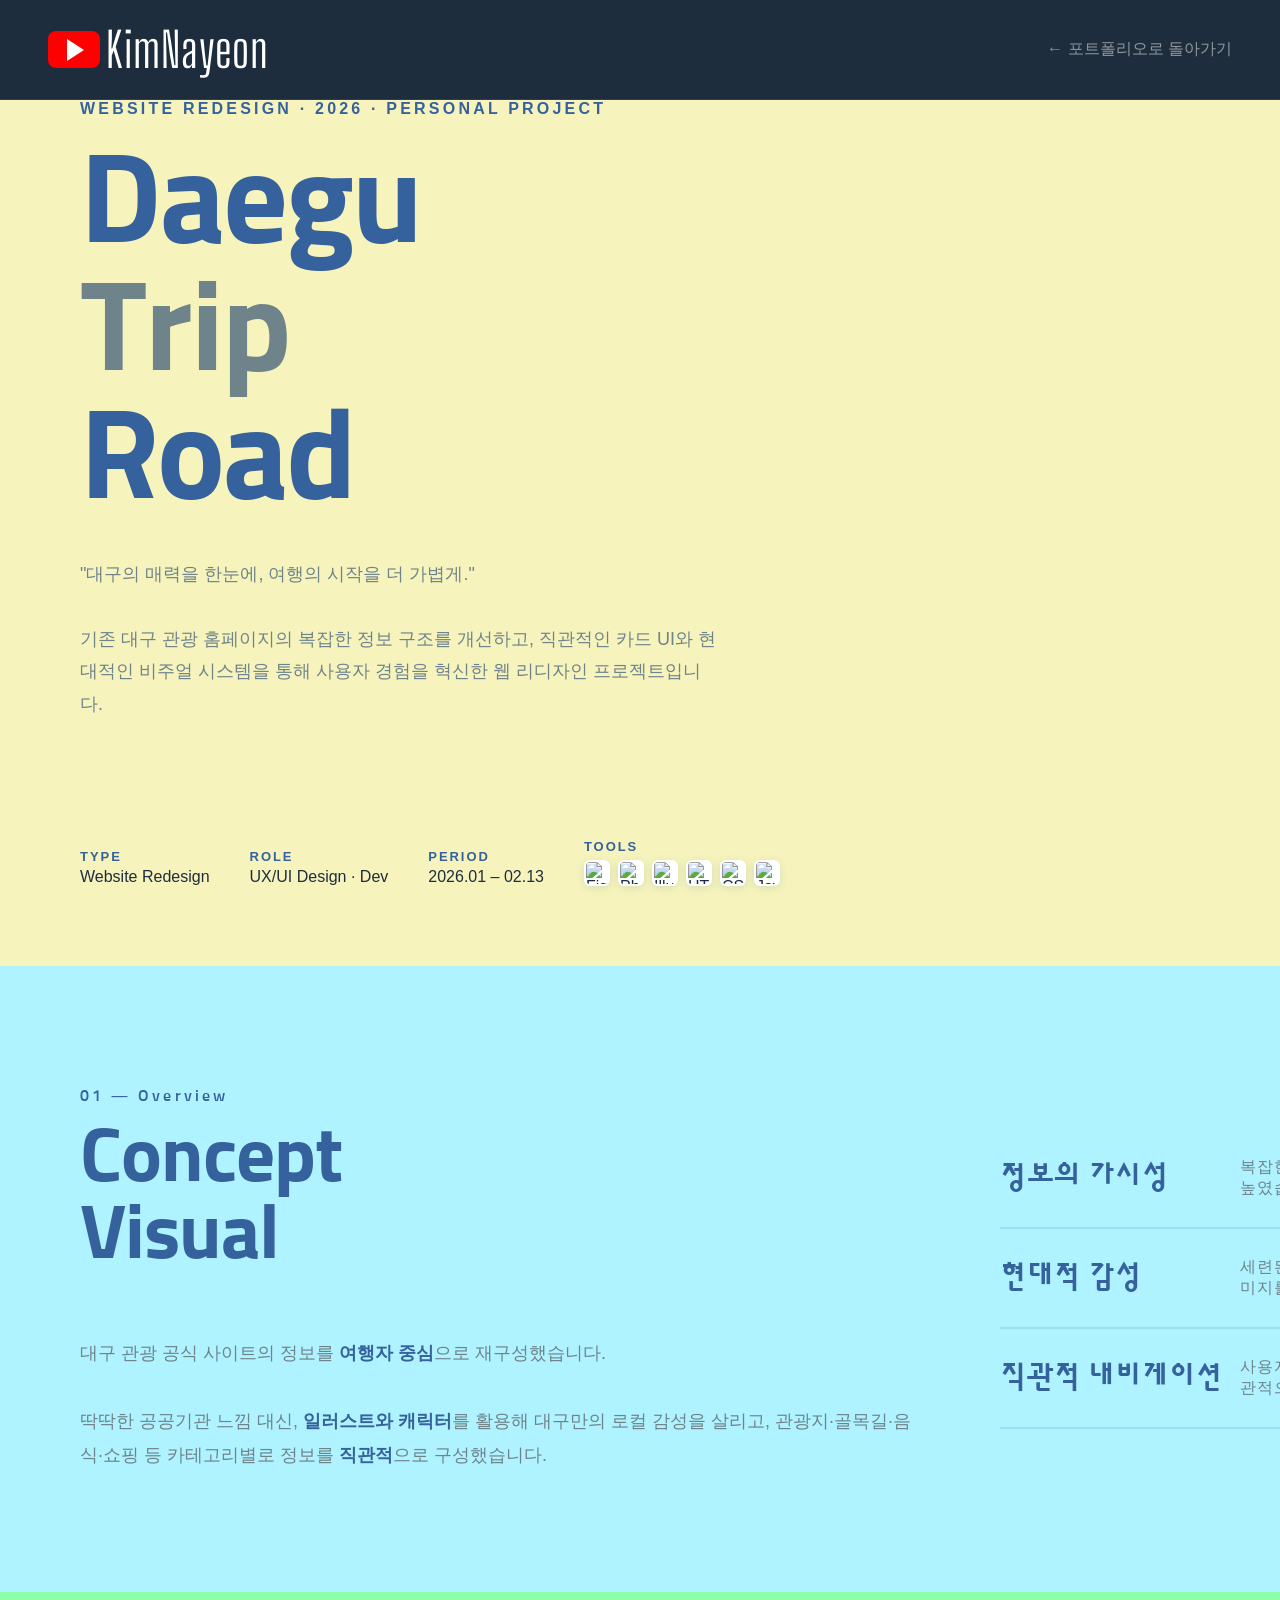
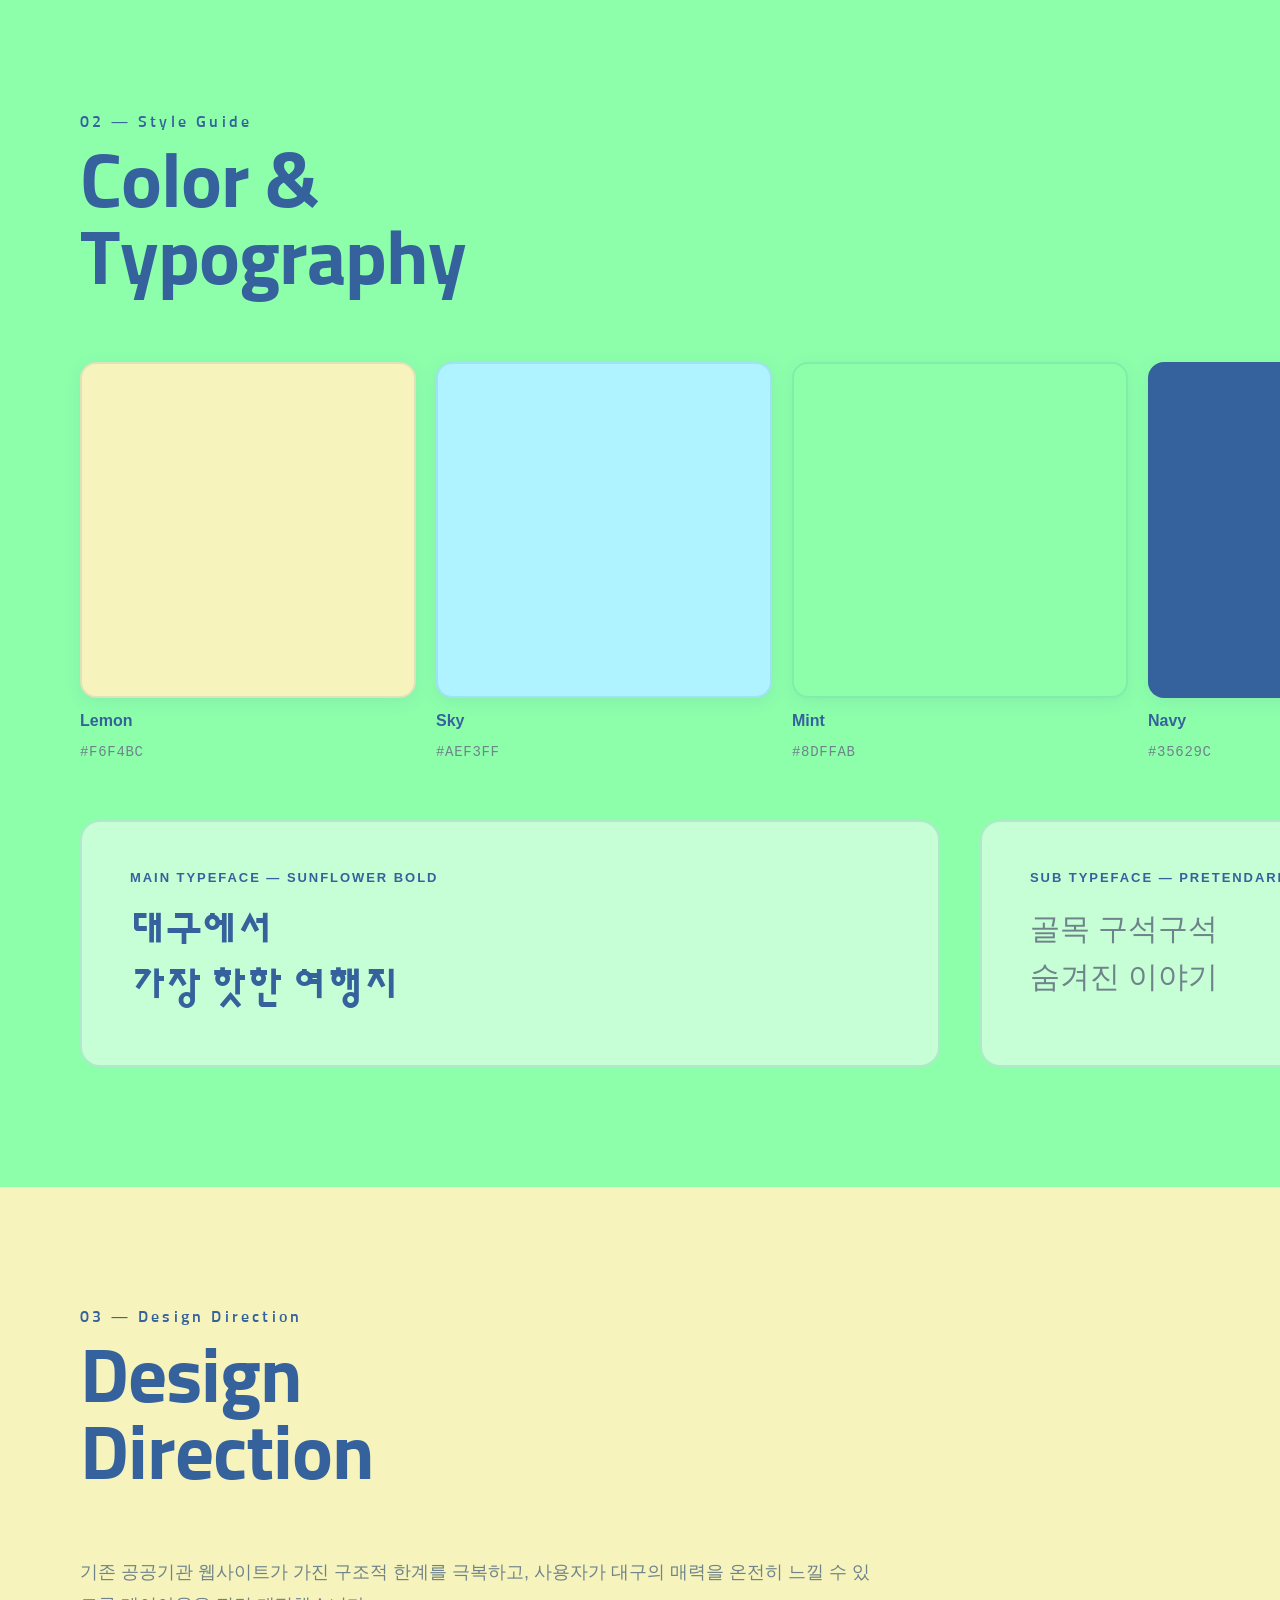
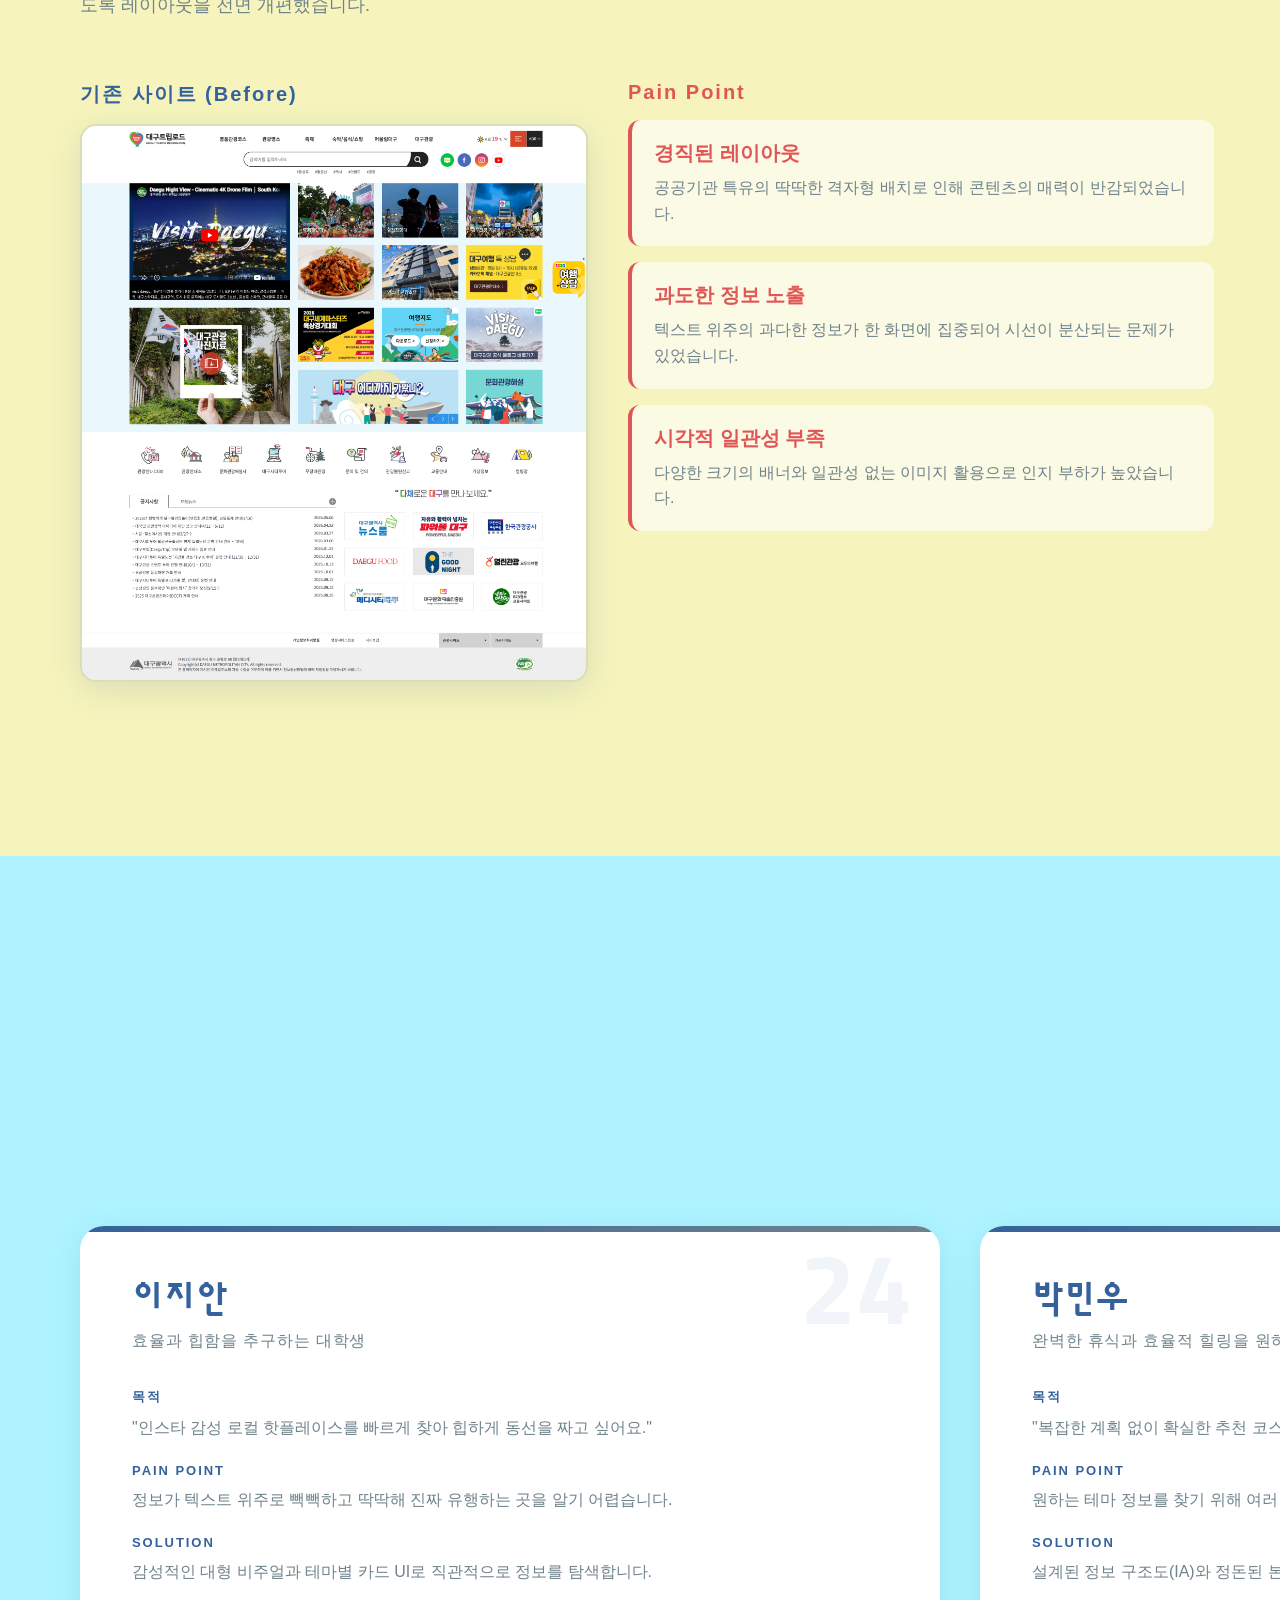
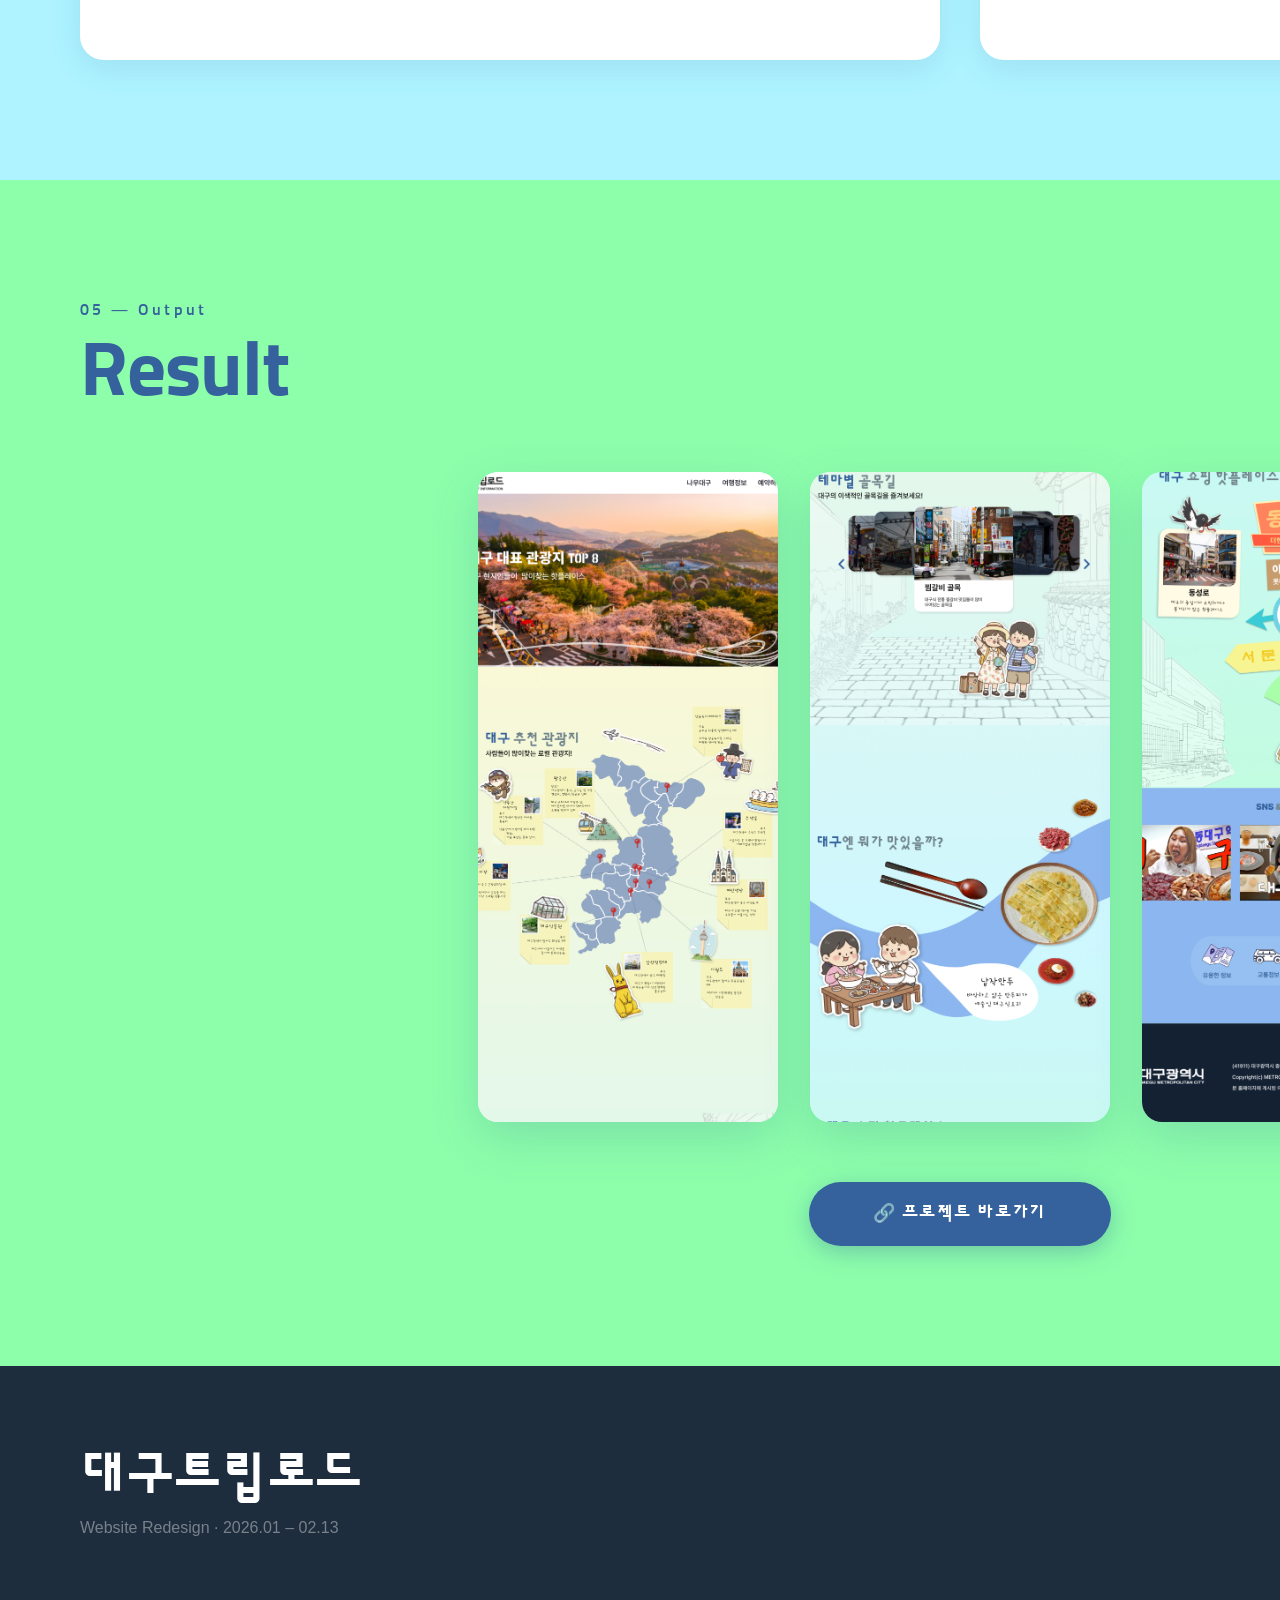
==== commit 81c5818f: "dssign: 서비스 페이지1수정" ====
--- a/detail-1.html
+++ b/detail-1.html
@@ -88,14 +88,14 @@
         margin-left: auto;
         color: rgba(255, 255, 255, 0.5);
         text-decoration: none;
-        font-size: 14px;
+        font-size: 16px;
         transition: color 0.2s;
       }
       .back-btn:hover {
         color: var(--white);
       }
 
-      /* HERO — 레몬 배경 */
+      /* HERO */
       #detail-hero {
         padding-top: 100px;
         min-height: 100vh;
@@ -121,9 +121,8 @@
         opacity: 0.12;
         pointer-events: none;
       }
-
       .hero-tag {
-        font-size: 13px;
+        font-size: 16px;
         color: var(--navy);
         letter-spacing: 0.2em;
         text-transform: uppercase;
@@ -149,7 +148,6 @@
         line-height: 1.8;
         margin-bottom: 48px;
       }
-
       .hero-meta {
         display: flex;
         gap: 40px;
@@ -162,7 +160,7 @@
         gap: 4px;
       }
       .hero-meta-label {
-        font-size: 11px;
+        font-size: 13px;
         color: var(--navy);
         letter-spacing: 0.15em;
         text-transform: uppercase;
@@ -187,7 +185,6 @@
         padding: 2px;
         box-shadow: 0 2px 8px rgba(53, 98, 156, 0.15);
       }
-
       .hero-link-btn {
         display: inline-block;
         padding: 14px 32px;
@@ -197,7 +194,7 @@
         color: var(--white);
         text-decoration: none;
         font-weight: 700;
-        font-size: 14px;
+        font-size: 16px;
         letter-spacing: 0.06em;
         border-radius: 40px;
         border: 2px solid var(--navy);
@@ -220,8 +217,6 @@
       .section {
         padding: 120px 80px;
       }
-
-      /* 섹션 배경 색상 순환 */
       .bg-lemon {
         background: var(--lemon);
       }
@@ -237,15 +232,13 @@
       .bg-white {
         background: var(--white);
       }
-
-      /* 섹션 구분선 */
       .section + .section {
         border-top: none;
       }
 
       .section-num {
         font-family: "Sunflower", sans-serif;
-        font-size: 13px;
+        font-size: 16px;
         color: var(--navy);
         letter-spacing: 0.2em;
         margin-bottom: 16px;
@@ -290,14 +283,15 @@
       }
       .keyword-en {
         font-family: "Sunflower", sans-serif;
-        font-size: 52px;
+        font-size: 30px;
         font-weight: 700;
         color: var(--navy);
         width: 220px;
         flex-shrink: 0;
+        white-space: nowrap;
       }
       .keyword-kr {
-        font-size: 15px;
+        font-size: 16px;
         color: var(--text-sub);
         letter-spacing: 0.05em;
       }
@@ -322,17 +316,16 @@
         box-shadow: 0 4px 16px rgba(53, 98, 156, 0.1);
       }
       .color-hex {
-        font-size: 12px;
+        font-size: 14px;
         color: var(--slate);
         font-family: monospace;
         letter-spacing: 0.05em;
       }
       .color-name {
-        font-size: 14px;
+        font-size: 16px;
         color: var(--navy);
         font-weight: 600;
       }
-
       .font-showcase {
         display: grid;
         grid-template-columns: 1fr 1fr;
@@ -345,7 +338,7 @@
         background: rgba(255, 255, 255, 0.5);
       }
       .font-label {
-        font-size: 11px;
+        font-size: 13px;
         color: var(--navy);
         letter-spacing: 0.15em;
         margin-bottom: 20px;
@@ -365,39 +358,6 @@
         font-weight: 300;
         color: var(--slate);
         line-height: 1.6;
-      }
-
-      /* GOAL */
-      .goal-list {
-        display: flex;
-        flex-direction: column;
-      }
-      .goal-item {
-        display: grid;
-        grid-template-columns: 100px 1fr;
-        gap: 40px;
-        padding: 52px 0;
-        border-bottom: 2px solid rgba(53, 98, 156, 0.12);
-        align-items: start;
-      }
-      .goal-num {
-        font-family: "Sunflower", sans-serif;
-        font-size: 72px;
-        font-weight: 700;
-        color: rgba(53, 98, 156, 0.2);
-        line-height: 1;
-      }
-      .goal-content h3 {
-        font-size: 24px;
-        color: var(--navy);
-        font-weight: 600;
-        margin-bottom: 14px;
-        font-family: "Sunflower", sans-serif;
-      }
-      .goal-content p {
-        font-size: 16px;
-        color: var(--text-sub);
-        line-height: 1.8;
       }
 
       /* PERSONA */
@@ -441,16 +401,16 @@
         margin-bottom: 8px;
       }
       .persona-role {
-        font-size: 14px;
+        font-size: 16px;
         color: var(--slate);
-        letter-spacing: 0.08em;
+        letter-spacing: 0.05em;
         margin-bottom: 36px;
       }
       .persona-section {
         margin-bottom: 22px;
       }
       .persona-label {
-        font-size: 11px;
+        font-size: 13px;
         color: var(--navy);
         letter-spacing: 0.15em;
         text-transform: uppercase;
@@ -458,7 +418,7 @@
         font-weight: 600;
       }
       .persona-text {
-        font-size: 15px;
+        font-size: 16px;
         color: var(--text-sub);
         line-height: 1.7;
       }
@@ -483,7 +443,6 @@
         height: 100%;
         object-fit: cover;
       }
-
       .output-link-btn {
         display: inline-block;
         padding: 20px 64px;
@@ -491,7 +450,7 @@
         color: var(--white);
         text-decoration: none;
         font-weight: 700;
-        font-size: 17px;
+        font-size: 18px;
         letter-spacing: 0.08em;
         border-radius: 50px;
         transition: all 0.2s;
@@ -501,7 +460,6 @@
       .output-link-btn:hover {
         background: var(--dark);
         transform: translateY(-3px);
-        box-shadow: 0 10px 32px rgba(53, 98, 156, 0.4);
       }
 
       /* FOOTER */
@@ -520,7 +478,7 @@
         margin-bottom: 8px;
       }
       .footer-left p {
-        font-size: 14px;
+        font-size: 16px;
         color: rgba(255, 255, 255, 0.4);
       }
       .footer-right a {
@@ -530,7 +488,7 @@
         color: var(--dark);
         text-decoration: none;
         font-weight: 700;
-        font-size: 15px;
+        font-size: 16px;
         letter-spacing: 0.08em;
         border-radius: 40px;
         transition: all 0.2s;
@@ -566,16 +524,16 @@
       >
     </nav>
 
-    <!-- HERO — 레몬 -->
+    <!-- HERO -->
     <section id="detail-hero">
       <div class="hero-tag fade-up">
         Website Redesign · 2026 · Personal Project
       </div>
       <h1 class="hero-title fade-up">Daegu<br /><span>Trip</span><br />Road</h1>
       <p class="hero-desc fade-up">
-        대구 관광 정보를 딱딱한 공공기관 스타일에서 벗어나 친근하고 감성적인
-        여행 플랫폼으로 리디자인했습니다. 일러스트 기반의 지도와 캐릭터를 활용해
-        대구의 로컬 매력을 시각적으로 전달했습니다.
+        "대구의 매력을 한눈에, 여행의 시작을 더 가볍게."<br /><br />기존 대구
+        관광 홈페이지의 복잡한 정보 구조를 개선하고, 직관적인 카드 UI와 현대적인
+        비주얼 시스템을 통해 사용자 경험을 혁신한 웹 리디자인 프로젝트입니다.
       </p>
       <div class="hero-meta fade-up">
         <div class="hero-meta-item">
@@ -665,16 +623,25 @@
       </div>
       <div class="overview-keywords fade-up">
         <div class="keyword-item">
-          <span class="keyword-en">Local</span
-          ><span class="keyword-kr">로컬 감성 — 대구만의 골목과 문화</span>
+          <span class="keyword-en">정보의 가시성</span>
+          <span class="keyword-kr"
+            >복잡한 텍스트 위주의 나열에서 벗어나 이미지 중심의 배치로 시각적
+            가독성을 높였습니다.</span
+          >
         </div>
         <div class="keyword-item">
-          <span class="keyword-en">Friendly</span
-          ><span class="keyword-kr">친근함 — 일러스트 기반 UI</span>
+          <span class="keyword-en">현대적 감성</span>
+          <span class="keyword-kr"
+            >세련된 파스텔 톤의 테마와 여백의 미를 활용하여 감성적인 지역 관광
+            브랜드 이미지를 구축했습니다.</span
+          >
         </div>
         <div class="keyword-item">
-          <span class="keyword-en">Guide</span
-          ><span class="keyword-kr">가이드 — 여행자 중심 정보 설계</span>
+          <span class="keyword-en">직관적 내비게이션</span>
+          <span class="keyword-kr"
+            >사용자가 원하는 여행 정보를 최소한의 동선으로 찾을 수 있도록 메뉴
+            구조를 직관적으로 재설계했습니다.</span
+          >
         </div>
       </div>
     </section>
@@ -722,39 +689,274 @@
       </div>
     </section>
 
-    <!-- GOAL — 레몬 -->
+    <!-- DESIGN DIRECTION — 레몬 -->
     <section class="section bg-lemon" id="goal">
-      <div class="section-num fade-up">03 — Project Goal</div>
+      <div class="section-num fade-up">03 — Design Direction</div>
       <h2 class="section-title fade-up">Design<br />Direction</h2>
-      <div class="goal-list">
-        <div class="goal-item fade-up">
-          <div class="goal-num">01</div>
-          <div class="goal-content">
-            <h3>여행자 중심의 정보 구조</h3>
-            <p>
-              관광지·음식·골목·쇼핑을 카테고리별로 분리해 사용자가 원하는 정보를
-              빠르게 찾을 수 있도록 네비게이션을 재설계했습니다.
-            </p>
-          </div>
-        </div>
-        <div class="goal-item fade-up">
-          <div class="goal-num">02</div>
-          <div class="goal-content">
-            <h3>대구 로컬 감성 시각화</h3>
-            <p>
-              일러스트 지도와 캐릭터를 활용해 대구만의 골목 문화와 음식 정보를
-              친근하고 개성 있게 표현했습니다.
-            </p>
-          </div>
-        </div>
-        <div class="goal-item fade-up">
-          <div class="goal-num">03</div>
-          <div class="goal-content">
-            <h3>실제 구현 가능한 코드 작성</h3>
-            <p>
-              HTML·CSS·JavaScript로 직접 구현해 디자인과 개발을 함께 경험하고,
-              실제 동작하는 웹사이트로 완성했습니다.
-            </p>
+      <p
+        class="fade-up"
+        style="
+          font-size: 18px;
+          color: var(--text-sub);
+          max-width: 800px;
+          line-height: 1.8;
+          margin-bottom: 60px;
+        "
+      >
+        기존 공공기관 웹사이트가 가진 구조적 한계를 극복하고, 사용자가 대구의
+        매력을 온전히 느낄 수 있도록 레이아웃을 전면 개편했습니다.
+      </p>
+
+      <div
+        style="
+          display: grid;
+          grid-template-columns: 508px 1fr 1fr;
+          gap: 40px;
+          align-items: start;
+        "
+      >
+        <!-- 1열: 원본 이미지 -->
+        <div class="fade-up">
+          <div
+            style="
+              font-size: 20px;
+              font-weight: 700;
+              color: var(--navy);
+              letter-spacing: 0.1em;
+              margin-bottom: 16px;
+            "
+          >
+            기존 사이트 (Before)
+          </div>
+          <div
+            style="
+              border-radius: 16px;
+              overflow: hidden;
+              box-shadow: 0 8px 32px rgba(53, 98, 156, 0.15);
+              border: 2px solid var(--border);
+            "
+          >
+            <img
+              src="assets/image/tour.daegu.go.kr_ (1).png"
+              alt="기존 대구 관광 사이트"
+              style="
+                width: 508px;
+                height: 554px;
+                object-fit: cover;
+                display: block;
+              "
+            />
+          </div>
+        </div>
+
+        <!-- 2열: 문제점 -->
+        <div class="fade-up">
+          <div
+            style="
+              font-size: 20px;
+              font-weight: 700;
+              color: #e05555;
+              letter-spacing: 0.1em;
+              margin-bottom: 16px;
+            "
+          >
+            Pain Point
+          </div>
+          <div style="display: flex; flex-direction: column; gap: 16px">
+            <div
+              style="
+                padding: 20px 22px;
+                background: rgba(255, 255, 255, 0.6);
+                border-radius: 12px;
+                border-left: 4px solid #e05555;
+              "
+            >
+              <div
+                style="
+                  font-size: 20px;
+                  font-weight: 700;
+                  color: #e05555;
+                  margin-bottom: 8px;
+                "
+              >
+                경직된 레이아웃
+              </div>
+              <div
+                style="
+                  font-size: 16px;
+                  color: var(--text-sub);
+                  line-height: 1.6;
+                "
+              >
+                공공기관 특유의 딱딱한 격자형 배치로 인해 콘텐츠의 매력이
+                반감되었습니다.
+              </div>
+            </div>
+            <div
+              style="
+                padding: 20px 22px;
+                background: rgba(255, 255, 255, 0.6);
+                border-radius: 12px;
+                border-left: 4px solid #e05555;
+              "
+            >
+              <div
+                style="
+                  font-size: 20px;
+                  font-weight: 700;
+                  color: #e05555;
+                  margin-bottom: 8px;
+                "
+              >
+                과도한 정보 노출
+              </div>
+              <div
+                style="
+                  font-size: 16px;
+                  color: var(--text-sub);
+                  line-height: 1.6;
+                "
+              >
+                텍스트 위주의 과다한 정보가 한 화면에 집중되어 시선이 분산되는
+                문제가 있었습니다.
+              </div>
+            </div>
+            <div
+              style="
+                padding: 20px 22px;
+                background: rgba(255, 255, 255, 0.6);
+                border-radius: 12px;
+                border-left: 4px solid #e05555;
+              "
+            >
+              <div
+                style="
+                  font-size: 20px;
+                  font-weight: 700;
+                  color: #e05555;
+                  margin-bottom: 8px;
+                "
+              >
+                시각적 일관성 부족
+              </div>
+              <div
+                style="
+                  font-size: 16px;
+                  color: var(--text-sub);
+                  line-height: 1.6;
+                "
+              >
+                다양한 크기의 배너와 일관성 없는 이미지 활용으로 인지 부하가
+                높았습니다.
+              </div>
+            </div>
+          </div>
+        </div>
+
+        <!-- 3열: 해결책 -->
+        <div class="fade-up">
+          <div
+            style="
+              font-size: 20px;
+              font-weight: 700;
+              color: var(--navy);
+              letter-spacing: 0.1em;
+              margin-bottom: 16px;
+            "
+          >
+            리디자인 (After)
+          </div>
+          <div style="display: flex; flex-direction: column; gap: 16px">
+            <div
+              style="
+                padding: 28px;
+                background: var(--white);
+                border-radius: 16px;
+                box-shadow: 0 4px 16px rgba(53, 98, 156, 0.1);
+              "
+            >
+              <div style="font-size: 32px; margin-bottom: 10px">🖼️</div>
+              <div
+                style="
+                  font-size: 20px;
+                  font-weight: 700;
+                  color: var(--navy);
+                  margin-bottom: 8px;
+                "
+              >
+                대형 히어로 섹션
+              </div>
+              <div
+                style="
+                  font-size: 16px;
+                  color: var(--text-sub);
+                  line-height: 1.7;
+                "
+              >
+                메인 상단에 대구의 감성을 담은 대형 비주얼 배너를 배치하여
+                사이트 진입 시 첫인상을 강화했습니다.
+              </div>
+            </div>
+            <div
+              style="
+                padding: 28px;
+                background: var(--white);
+                border-radius: 16px;
+                box-shadow: 0 4px 16px rgba(53, 98, 156, 0.1);
+              "
+            >
+              <div style="font-size: 32px; margin-bottom: 10px">🗂️</div>
+              <div
+                style="
+                  font-size: 20px;
+                  font-weight: 700;
+                  color: var(--navy);
+                  margin-bottom: 8px;
+                "
+              >
+                콘텐츠 카드 UI
+              </div>
+              <div
+                style="
+                  font-size: 16px;
+                  color: var(--text-sub);
+                  line-height: 1.7;
+                "
+              >
+                방대한 관광 정보를 카드 뉴스 형태로 모듈화하여 직관적이고
+                깔끔하게 정보를 전달합니다.
+              </div>
+            </div>
+            <div
+              style="
+                padding: 28px;
+                background: var(--white);
+                border-radius: 16px;
+                box-shadow: 0 4px 16px rgba(53, 98, 156, 0.1);
+              "
+            >
+              <div style="font-size: 32px; margin-bottom: 10px">🧭</div>
+              <div
+                style="
+                  font-size: 20px;
+                  font-weight: 700;
+                  color: var(--navy);
+                  margin-bottom: 8px;
+                "
+              >
+                사용자 중심 레이아웃
+              </div>
+              <div
+                style="
+                  font-size: 16px;
+                  color: var(--text-sub);
+                  line-height: 1.7;
+                "
+              >
+                스크롤 흐름에 따라 실시간 인기 명소, 축제 일정 등을 자연스럽게
+                탐색할 수 있도록 설계했습니다.
+              </div>
+            </div>
           </div>
         </div>
       </div>
@@ -766,38 +968,55 @@
       <h2 class="section-title fade-up">Target<br />User</h2>
       <div class="persona-grid fade-up">
         <div class="persona-card">
-          <div class="persona-age">28</div>
-          <div class="persona-name">김지현</div>
-          <div class="persona-role">주말 여행을 즐기는 직장인</div>
+          <div class="persona-age">24</div>
+          <div class="persona-name">이지안</div>
+          <div class="persona-role">효율과 힙함을 추구하는 대학생</div>
           <div class="persona-section">
             <div class="persona-label">목적</div>
             <div class="persona-text">
-              주말 당일치기 여행지를 찾다가 대구를 선택. 유명 관광지보다 로컬
-              골목과 맛집에 관심이 많음.
+              "인스타 감성 로컬 핫플레이스를 빠르게 찾아 힙하게 동선을 짜고
+              싶어요."
             </div>
           </div>
           <div class="persona-section">
-            <div class="persona-label">니즈</div>
+            <div class="persona-label">Pain Point</div>
             <div class="persona-text">
-              코스별 여행 정보, 숨겨진 골목 추천, 현지인이 자주 가는 맛집
+              정보가 텍스트 위주로 빽빽하고 딱딱해 진짜 유행하는 곳을 알기
+              어렵습니다.
             </div>
           </div>
+          <div class="persona-section">
+            <div class="persona-label">Solution</div>
+            <div class="persona-text">
+              감성적인 대형 비주얼과 테마별 카드 UI로 직관적으로 정보를
+              탐색합니다.
+            </div>
+          </div>
         </div>
         <div class="persona-card">
-          <div class="persona-age">22</div>
-          <div class="persona-name">박민준</div>
-          <div class="persona-role">대구를 처음 방문하는 대학생</div>
+          <div class="persona-age">32</div>
+          <div class="persona-name">박민우</div>
+          <div class="persona-role">
+            완벽한 휴식과 효율적 힐링을 원하는 직장인
+          </div>
           <div class="persona-section">
             <div class="persona-label">목적</div>
             <div class="persona-text">
-              친구들과 대구 여행을 계획 중. 어디서 뭘 먹고 어디를 가야 할지
-              모르는 상태에서 정보 탐색.
+              "복잡한 계획 없이 확실한 추천 코스를 따라 주말에 힐링하고 싶어요."
             </div>
           </div>
           <div class="persona-section">
-            <div class="persona-label">니즈</div>
+            <div class="persona-label">Pain Point</div>
             <div class="persona-text">
-              대표 관광지 TOP 정보, 쇼핑 핫플레이스, 교통 정보
+              원하는 테마 정보를 찾기 위해 여러 번 클릭해야 하고, 모바일
+              가독성이 낮아 피로합니다.
+            </div>
+          </div>
+          <div class="persona-section">
+            <div class="persona-label">Solution</div>
+            <div class="persona-text">
+              설계된 정보 구조도(IA)와 정돈된 본문 타이포그래피로 쉽고 명확하게
+              정보를 인지합니다.
             </div>
           </div>
         </div>
@@ -829,7 +1048,7 @@
       </div>
     </section>
 
-    <!-- FOOTER — 다크 -->
+    <!-- FOOTER -->
     <footer id="detail-footer">
       <div class="footer-left">
         <h2>대구트립로드</h2>
